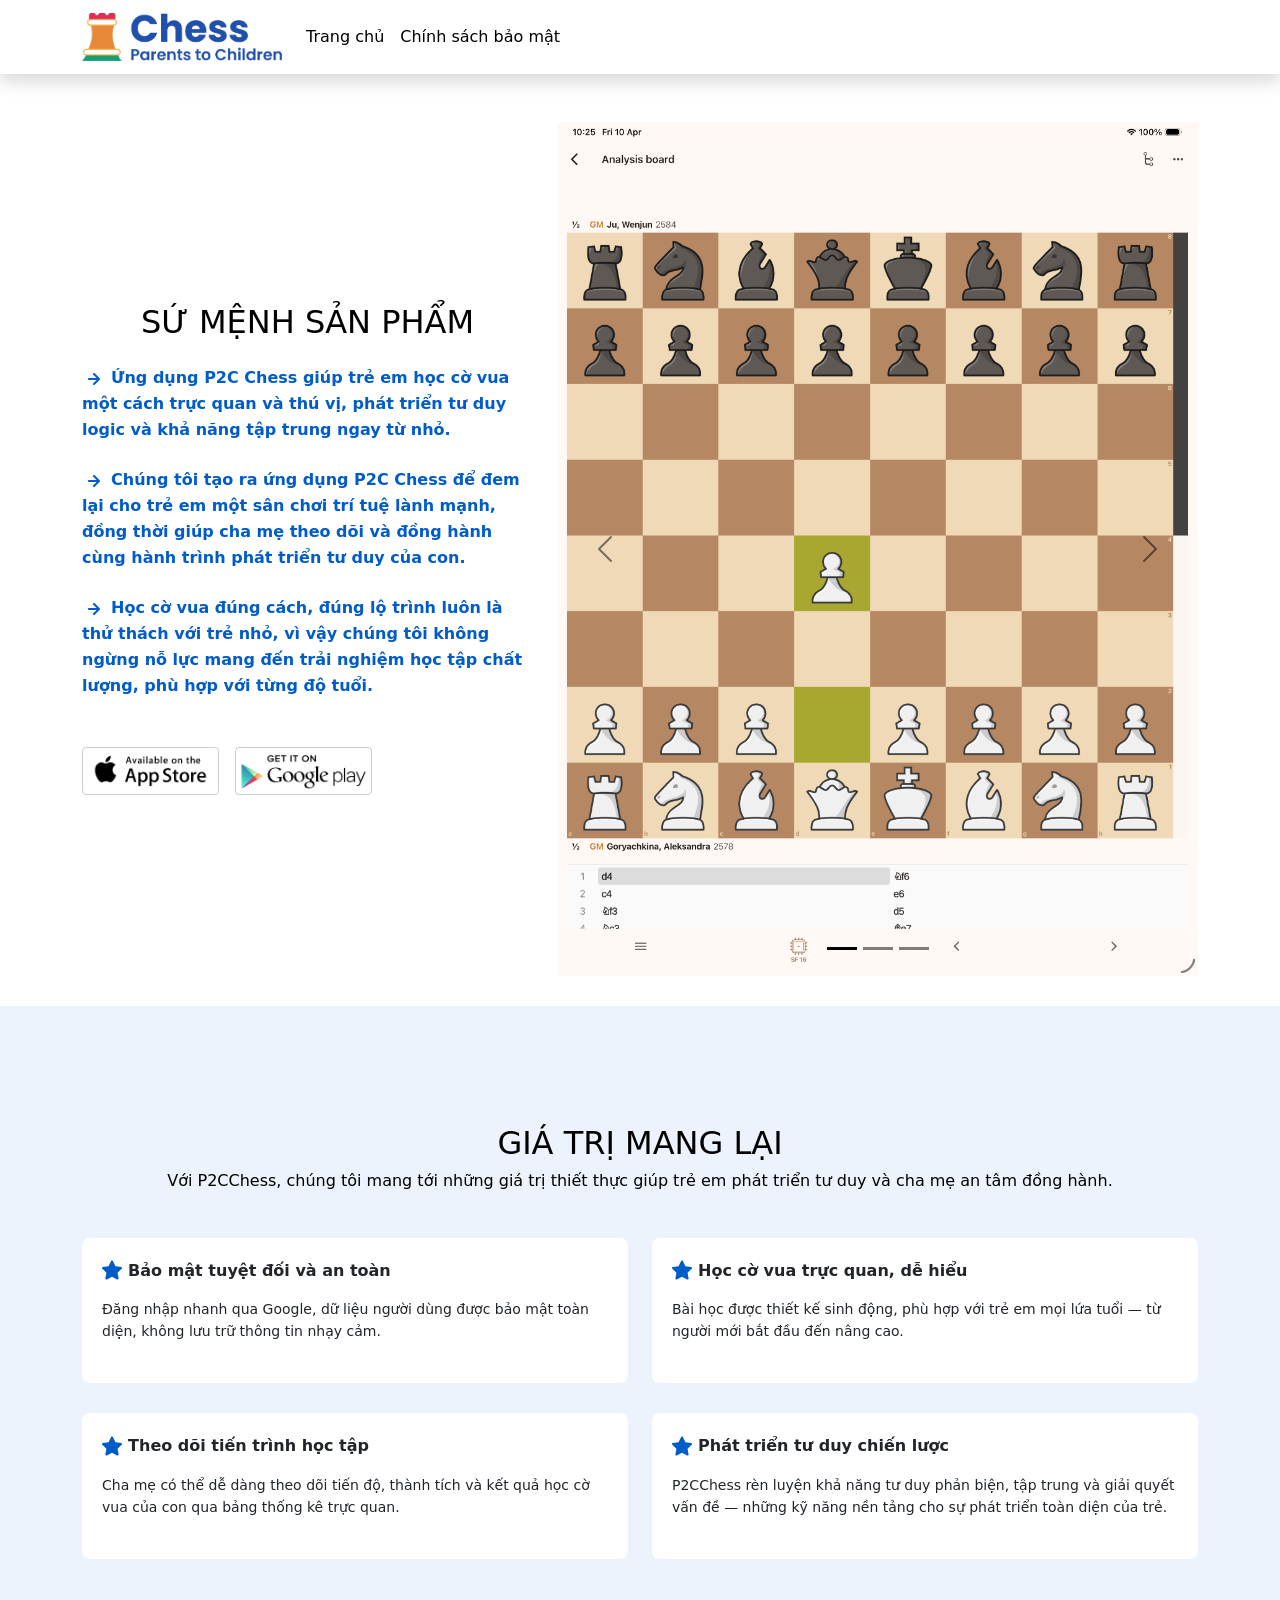
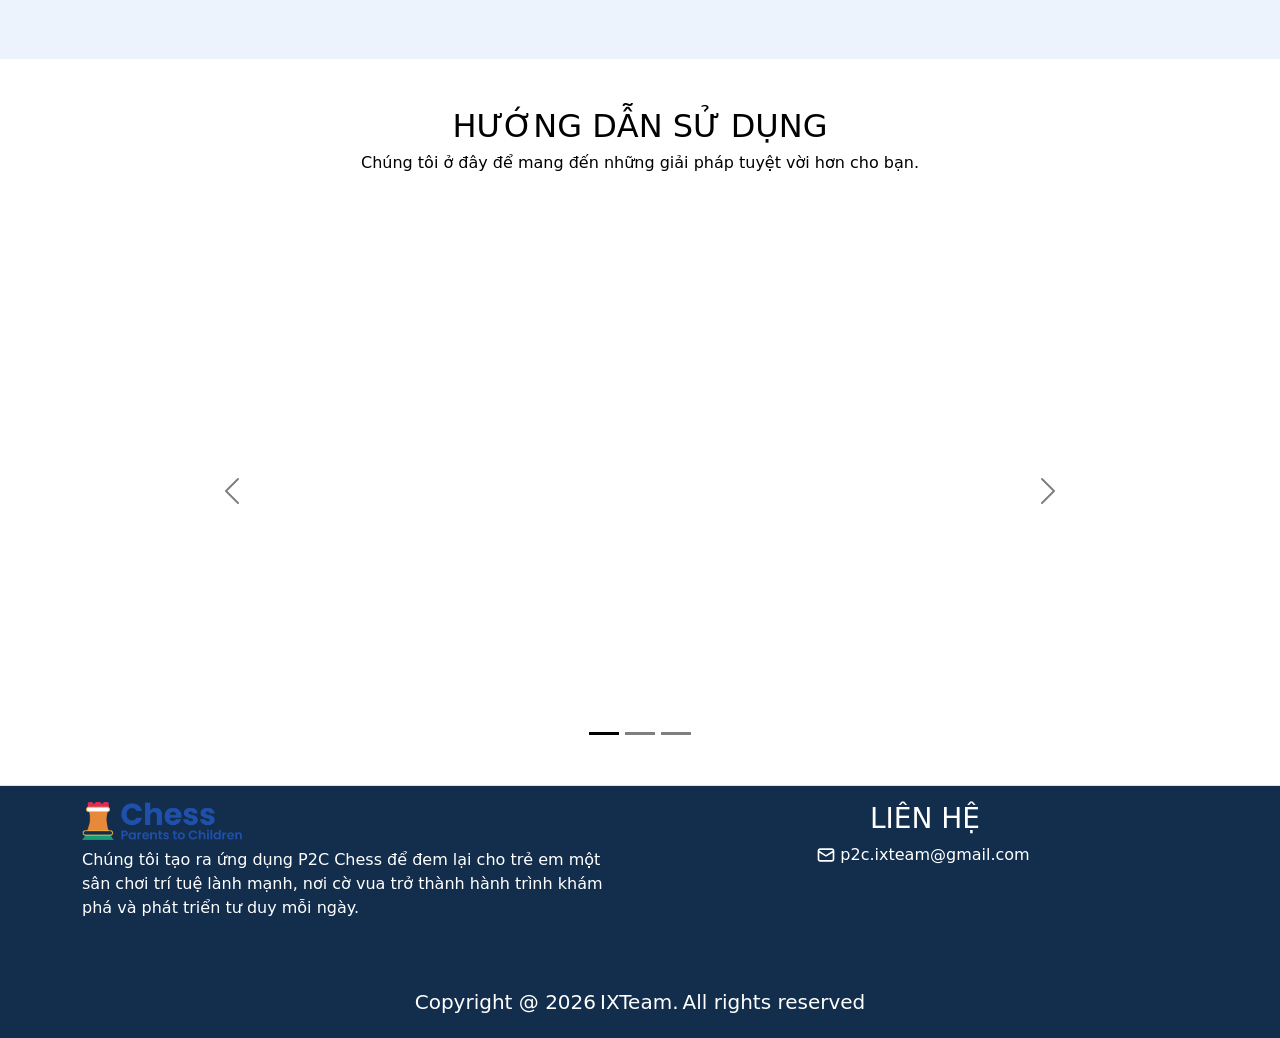
==== index.html @ d5ca5d7c "update static links to github pages url" ====
<!DOCTYPE html>
<html lang="en">

<head>
  <meta charset="UTF-8">
  <meta http-equiv="X-UA-Compatible" content="IE=edge">
  <meta name="viewport" content="width=device-width, initial-scale=1.0">
  <title>P2C Chess</title>
  <link rel="icon" type="image/x-icon" href="./images/icon_logo.png">
  <link href="https://cdn.jsdelivr.net/npm/bootstrap@5.0.2/dist/css/bootstrap.min.css" rel="stylesheet"
    integrity="sha384-EVSTQN3/azprG1Anm3QDgpJLIm9Nao0Yz1ztcQTwFspd3yD65VohhpuuCOmLASjC" crossorigin="anonymous">
  <script src="https://cdn.jsdelivr.net/npm/bootstrap@5.0.2/dist/js/bootstrap.bundle.min.js"
    integrity="sha384-MrcW6ZMFYlzcLA8Nl+NtUVF0sA7MsXsP1UyJoMp4YLEuNSfAP+JcXn/tWtIaxVXM"
    crossorigin="anonymous"></script>
  <link rel="stylesheet" href="./index.css">
</head>

<body>
  <nav class="navbar navbar-expand-sm shadow">
    <div class="container">
      <a class="navbar-brand" href="https://quyen1102.github.io/p2c-chess/">
        <img src="./images/p2c_chess_logo.png" alt="" width="200px">
      </a>
      <button class="navbar-toggler" type="button" data-bs-toggle="collapse" data-bs-target="#mynavbar">
        <span class="navbar-toggler-icon"></span>
      </button>
      <div class="collapse navbar-collapse" id="mynavbar">
        <ul class="navbar-nav me-auto">
          <li class="nav-item">
            <a class="nav-link text-black" href="https://quyen1102.github.io/p2c-chess/">Trang chủ</a>
          </li>
          <li class="nav-item">
            <a class="nav-link text-black" target="" href="https://quyen1102.github.io/p2c-chess/policy.html">Chính sách bảo
              mật</a>
          </li>
        </ul>
        <!-- <form class="d-flex">
          <input class="form-control me-2" type="text" placeholder="Search">
          <button class="btn btn-primary" type="button">Search</button>
        </form> -->
      </div>
    </div>
  </nav>
  <div class="container">
    <div class="row mt-5 align-items-center">
      <div class="col-5">
        <div class="mb-3 d-flex justify-content-center">
          <h1 class="text-black text-uppercase fs-2">Sứ mệnh sản phẩm</h1>
        </div>
        <div>
          <svg xmlns="http://www.w3.org/2000/svg" width="24" height="24" viewBox="0 0 24 24" fill="none" class="mdl-js">
            <path
              d="M17.92 11.62C17.8724 11.4973 17.801 11.3851 17.71 11.29L12.71 6.29C12.6168 6.19676 12.5061 6.1228 12.3842 6.07234C12.2624 6.02188 12.1319 5.99591 12 5.99591C11.7337 5.99591 11.4783 6.1017 11.29 6.29C11.1968 6.38324 11.1228 6.49393 11.0723 6.61575C11.0219 6.73758 10.9959 6.86814 10.9959 7C10.9959 7.2663 11.1017 7.5217 11.29 7.71L14.59 11H7C6.73478 11 6.48043 11.1054 6.29289 11.2929C6.10536 11.4804 6 11.7348 6 12C6 12.2652 6.10536 12.5196 6.29289 12.7071C6.48043 12.8946 6.73478 13 7 13H14.59L11.29 16.29C11.1963 16.383 11.1219 16.4936 11.0711 16.6154C11.0203 16.7373 10.9942 16.868 10.9942 17C10.9942 17.132 11.0203 17.2627 11.0711 17.3846C11.1219 17.5064 11.1963 17.617 11.29 17.71C11.383 17.8037 11.4936 17.8781 11.6154 17.9289C11.7373 17.9797 11.868 18.0058 12 18.0058C12.132 18.0058 12.2627 17.9797 12.3846 17.9289C12.5064 17.8781 12.617 17.8037 12.71 17.71L17.71 12.71C17.801 12.6149 17.8724 12.5028 17.92 12.38C18.02 12.1365 18.02 11.8635 17.92 11.62Z"
              fill="#005CC8" />
          </svg>
          <span class="title-tech ml-2">Ứng dụng P2C Chess giúp trẻ em học cờ vua một cách trực quan và thú vị, phát triển tư duy logic và khả năng tập trung ngay từ nhỏ.</span>
        </div>
        <br>
        <div>
          <svg xmlns="http://www.w3.org/2000/svg" width="24" height="24" viewBox="0 0 24 24" fill="none" class="mdl-js">
            <path
              d="M17.92 11.62C17.8724 11.4973 17.801 11.3851 17.71 11.29L12.71 6.29C12.6168 6.19676 12.5061 6.1228 12.3842 6.07234C12.2624 6.02188 12.1319 5.99591 12 5.99591C11.7337 5.99591 11.4783 6.1017 11.29 6.29C11.1968 6.38324 11.1228 6.49393 11.0723 6.61575C11.0219 6.73758 10.9959 6.86814 10.9959 7C10.9959 7.2663 11.1017 7.5217 11.29 7.71L14.59 11H7C6.73478 11 6.48043 11.1054 6.29289 11.2929C6.10536 11.4804 6 11.7348 6 12C6 12.2652 6.10536 12.5196 6.29289 12.7071C6.48043 12.8946 6.73478 13 7 13H14.59L11.29 16.29C11.1963 16.383 11.1219 16.4936 11.0711 16.6154C11.0203 16.7373 10.9942 16.868 10.9942 17C10.9942 17.132 11.0203 17.2627 11.0711 17.3846C11.1219 17.5064 11.1963 17.617 11.29 17.71C11.383 17.8037 11.4936 17.8781 11.6154 17.9289C11.7373 17.9797 11.868 18.0058 12 18.0058C12.132 18.0058 12.2627 17.9797 12.3846 17.9289C12.5064 17.8781 12.617 17.8037 12.71 17.71L17.71 12.71C17.801 12.6149 17.8724 12.5028 17.92 12.38C18.02 12.1365 18.02 11.8635 17.92 11.62Z"
              fill="#005CC8" />
          </svg>
          <span class="title-tech ml-2">Chúng tôi tạo ra ứng dụng P2C Chess để đem lại cho trẻ em một sân chơi trí tuệ lành mạnh, đồng thời giúp cha mẹ theo dõi và đồng hành cùng hành trình phát triển tư duy của con.</span>
        </div>
        <br>
        <div>
          <svg xmlns="http://www.w3.org/2000/svg" width="24" height="24" viewBox="0 0 24 24" fill="none" class="mdl-js">
            <path
              d="M17.92 11.62C17.8724 11.4973 17.801 11.3851 17.71 11.29L12.71 6.29C12.6168 6.19676 12.5061 6.1228 12.3842 6.07234C12.2624 6.02188 12.1319 5.99591 12 5.99591C11.7337 5.99591 11.4783 6.1017 11.29 6.29C11.1968 6.38324 11.1228 6.49393 11.0723 6.61575C11.0219 6.73758 10.9959 6.86814 10.9959 7C10.9959 7.2663 11.1017 7.5217 11.29 7.71L14.59 11H7C6.73478 11 6.48043 11.1054 6.29289 11.2929C6.10536 11.4804 6 11.7348 6 12C6 12.2652 6.10536 12.5196 6.29289 12.7071C6.48043 12.8946 6.73478 13 7 13H14.59L11.29 16.29C11.1963 16.383 11.1219 16.4936 11.0711 16.6154C11.0203 16.7373 10.9942 16.868 10.9942 17C10.9942 17.132 11.0203 17.2627 11.0711 17.3846C11.1219 17.5064 11.1963 17.617 11.29 17.71C11.383 17.8037 11.4936 17.8781 11.6154 17.9289C11.7373 17.9797 11.868 18.0058 12 18.0058C12.132 18.0058 12.2627 17.9797 12.3846 17.9289C12.5064 17.8781 12.617 17.8037 12.71 17.71L17.71 12.71C17.801 12.6149 17.8724 12.5028 17.92 12.38C18.02 12.1365 18.02 11.8635 17.92 11.62Z"
              fill="#005CC8" />
          </svg>
          <span class="title-tech ml-2">Học cờ vua đúng cách, đúng lộ trình luôn là thử thách với trẻ nhỏ, vì vậy chúng tôi không ngừng nỗ lực mang đến trải nghiệm học tập chất lượng, phù hợp với từng độ tuổi.</span>
        </div>
        <div class="mt-5 d-flex gap-3">
          <a href="https://apps.apple.com/us/app/p2c-chess/id6443875821" class="appstore" target="_blank">
            <img src="./images/appstore_Button.png" alt="" width="135px">
          </a>
          <a href="https://play.google.com/store/apps/details?id=com.ixteam.p2c_chess" class="appstore" target="_blank">
            <img src="./images/google_Button.png" width="135px" alt="">
          </a>
        </div>
      </div>
      <div class="col-7">
        <div id="carouselExampleDark" class="carousel carousel-dark slide" data-bs-ride="carousel">
          <div class="carousel-indicators">
            <button type="button" data-bs-target="#carouselExampleDark" data-bs-slide-to="0" class="active"
              aria-current="true" aria-label="Slide 1"></button>
            <button type="button" data-bs-target="#carouselExampleDark" data-bs-slide-to="1"
              aria-label="Slide 2"></button>
            <button type="button" data-bs-target="#carouselExampleDark" data-bs-slide-to="2"
              aria-label="Slide 3"></button>
          </div>
          <div class="carousel-inner">
            <div class="carousel-item active" data-bs-interval="10000">
              <img src="./images/Image1.png" class="d-block w-100" alt="Image1">
            </div>
            <div class="carousel-item" data-bs-interval="2000">
              <img src="./images/Image2.png" class="d-block w-100" alt="Image2">
            </div>
            <div class="carousel-item">
              <img src="./images/Image3.png" class="d-block w-100" alt="Image3">
            </div>
          </div>
          <button class="carousel-control-prev" type="button" data-bs-target="#carouselExampleDark"
            data-bs-slide="prev">
            <span class="carousel-control-prev-icon" aria-hidden="true"></span>
            <span class="visually-hidden">Previous</span>
          </button>
          <button class="carousel-control-next" type="button" data-bs-target="#carouselExampleDark"
            data-bs-slide="next">
            <span class="carousel-control-next-icon" aria-hidden="true"></span>
            <span class="visually-hidden">Next</span>
          </button>
        </div>
      </div>
    </div>
  </div>
  <section class="evalution-section">
    <div class="text-center mb-5 mt-5">
      <h1 class="text-black text-uppercase fs-2">Giá trị mang lại</h1>
      <h5 class="text-black fs-6 fw-normal">Với P2CChess, chúng tôi mang tới những giá trị thiết thực giúp trẻ em phát triển tư duy và cha mẹ an tâm đồng hành.
      </h5>
    </div>
    <div class="container">
      <div class="row row-flex">
        <div class="col-12 col-md-6">
          <div class="div-item-value content">
            <p class="title-item">
              <svg xmlns="http://www.w3.org/2000/svg" width="21" height="20" viewBox="0 0 21 20" fill="none"
                class="mdl-js">
                <path
                  d="M19.6693 7.2074C19.822 7.32633 19.9368 7.48699 20 7.6699C20.0486 7.85278 20.0444 8.0457 19.9877 8.22625C19.9311 8.4068 19.8244 8.56758 19.68 8.6899L15.55 12.6899L16.55 18.3699C16.5857 18.5574 16.567 18.7512 16.4961 18.9284C16.4252 19.1055 16.3051 19.2588 16.15 19.3699C15.9784 19.4941 15.7718 19.5607 15.56 19.5599C15.3988 19.5604 15.2403 19.5191 15.1 19.4399L9.99998 16.7599L4.87998 19.4299C4.71575 19.517 4.5305 19.5566 4.34503 19.5442C4.15955 19.5318 3.98119 19.468 3.82998 19.3599C3.67483 19.2488 3.55473 19.0955 3.48385 18.9184C3.41297 18.7412 3.39428 18.5474 3.42998 18.3599L4.42998 12.6799L0.299977 8.6799C0.171435 8.55163 0.080249 8.39077 0.0362052 8.21459C-0.00783865 8.03842 -0.00307759 7.85358 0.0499774 7.6799C0.107937 7.50218 0.214554 7.34425 0.357728 7.22406C0.500902 7.10386 0.6749 7.02621 0.859977 6.9999L6.54998 6.1599L9.09998 0.999901C9.18186 0.83083 9.30971 0.688243 9.46889 0.588475C9.62806 0.488706 9.81212 0.435791 9.99998 0.435791C10.1878 0.435791 10.3719 0.488706 10.5311 0.588475C10.6902 0.688243 10.8181 0.83083 10.9 0.999901L13.45 6.1699L19.14 6.9999C19.3328 7.0164 19.5167 7.08848 19.6693 7.2074Z"
                  fill="#005CC8" />
              </svg>
              <span class="ml-2 fw-bold align-middle">Bảo mật tuyệt đối và an toàn</span>
            </p>
            <p class="p-item-des">Đăng nhập nhanh qua Google, dữ liệu người dùng được bảo mật toàn diện, không lưu trữ thông tin nhạy cảm.</p>
          </div>
        </div>
        <div class="col-12 col-md-6">
          <div class="div-item-value content">
            <p class="title-item">
              <svg xmlns="http://www.w3.org/2000/svg" width="21" height="20" viewBox="0 0 21 20" fill="none"
                class="mdl-js">
                <path
                  d="M19.6693 7.2074C19.822 7.32633 19.9368 7.48699 20 7.6699C20.0486 7.85278 20.0444 8.0457 19.9877 8.22625C19.9311 8.4068 19.8244 8.56758 19.68 8.6899L15.55 12.6899L16.55 18.3699C16.5857 18.5574 16.567 18.7512 16.4961 18.9284C16.4252 19.1055 16.3051 19.2588 16.15 19.3699C15.9784 19.4941 15.7718 19.5607 15.56 19.5599C15.3988 19.5604 15.2403 19.5191 15.1 19.4399L9.99998 16.7599L4.87998 19.4299C4.71575 19.517 4.5305 19.5566 4.34503 19.5442C4.15955 19.5318 3.98119 19.468 3.82998 19.3599C3.67483 19.2488 3.55473 19.0955 3.48385 18.9184C3.41297 18.7412 3.39428 18.5474 3.42998 18.3599L4.42998 12.6799L0.299977 8.6799C0.171435 8.55163 0.080249 8.39077 0.0362052 8.21459C-0.00783865 8.03842 -0.00307759 7.85358 0.0499774 7.6799C0.107937 7.50218 0.214554 7.34425 0.357728 7.22406C0.500902 7.10386 0.6749 7.02621 0.859977 6.9999L6.54998 6.1599L9.09998 0.999901C9.18186 0.83083 9.30971 0.688243 9.46889 0.588475C9.62806 0.488706 9.81212 0.435791 9.99998 0.435791C10.1878 0.435791 10.3719 0.488706 10.5311 0.588475C10.6902 0.688243 10.8181 0.83083 10.9 0.999901L13.45 6.1699L19.14 6.9999C19.3328 7.0164 19.5167 7.08848 19.6693 7.2074Z"
                  fill="#005CC8" />
              </svg>
              <span class="ml-2 fw-bold align-middle">Học cờ vua trực quan, dễ hiểu</span>
            </p>
            <p class="p-item-des">Bài học được thiết kế sinh động, phù hợp với trẻ em mọi lứa tuổi — từ người mới bắt đầu đến nâng cao.</p>
          </div>
        </div>
        <div class="col-12 col-md-6">
          <div class="div-item-value content">
            <p class="title-item">
              <svg xmlns="http://www.w3.org/2000/svg" width="21" height="20" viewBox="0 0 21 20" fill="none"
                class="mdl-js">
                <path
                  d="M19.6693 7.2074C19.822 7.32633 19.9368 7.48699 20 7.6699C20.0486 7.85278 20.0444 8.0457 19.9877 8.22625C19.9311 8.4068 19.8244 8.56758 19.68 8.6899L15.55 12.6899L16.55 18.3699C16.5857 18.5574 16.567 18.7512 16.4961 18.9284C16.4252 19.1055 16.3051 19.2588 16.15 19.3699C15.9784 19.4941 15.7718 19.5607 15.56 19.5599C15.3988 19.5604 15.2403 19.5191 15.1 19.4399L9.99998 16.7599L4.87998 19.4299C4.71575 19.517 4.5305 19.5566 4.34503 19.5442C4.15955 19.5318 3.98119 19.468 3.82998 19.3599C3.67483 19.2488 3.55473 19.0955 3.48385 18.9184C3.41297 18.7412 3.39428 18.5474 3.42998 18.3599L4.42998 12.6799L0.299977 8.6799C0.171435 8.55163 0.080249 8.39077 0.0362052 8.21459C-0.00783865 8.03842 -0.00307759 7.85358 0.0499774 7.6799C0.107937 7.50218 0.214554 7.34425 0.357728 7.22406C0.500902 7.10386 0.6749 7.02621 0.859977 6.9999L6.54998 6.1599L9.09998 0.999901C9.18186 0.83083 9.30971 0.688243 9.46889 0.588475C9.62806 0.488706 9.81212 0.435791 9.99998 0.435791C10.1878 0.435791 10.3719 0.488706 10.5311 0.588475C10.6902 0.688243 10.8181 0.83083 10.9 0.999901L13.45 6.1699L19.14 6.9999C19.3328 7.0164 19.5167 7.08848 19.6693 7.2074Z"
                  fill="#005CC8" />
              </svg>
              <span class="ml-2 fw-bold align-middle">Theo dõi tiến trình học tập</span>
            </p>
            <p class="p-item-des">Cha mẹ có thể dễ dàng theo dõi tiến độ, thành tích và kết quả học cờ vua của con qua bảng thống kê trực quan.</p>
          </div>
        </div>
        <div class="col-12 col-md-6">
          <div class="div-item-value content">
            <p class="title-item">
              <svg xmlns="http://www.w3.org/2000/svg" width="21" height="20" viewBox="0 0 21 20" fill="none"
                class="mdl-js">
                <path
                  d="M19.6693 7.2074C19.822 7.32633 19.9368 7.48699 20 7.6699C20.0486 7.85278 20.0444 8.0457 19.9877 8.22625C19.9311 8.4068 19.8244 8.56758 19.68 8.6899L15.55 12.6899L16.55 18.3699C16.5857 18.5574 16.567 18.7512 16.4961 18.9284C16.4252 19.1055 16.3051 19.2588 16.15 19.3699C15.9784 19.4941 15.7718 19.5607 15.56 19.5599C15.3988 19.5604 15.2403 19.5191 15.1 19.4399L9.99998 16.7599L4.87998 19.4299C4.71575 19.517 4.5305 19.5566 4.34503 19.5442C4.15955 19.5318 3.98119 19.468 3.82998 19.3599C3.67483 19.2488 3.55473 19.0955 3.48385 18.9184C3.41297 18.7412 3.39428 18.5474 3.42998 18.3599L4.42998 12.6799L0.299977 8.6799C0.171435 8.55163 0.080249 8.39077 0.0362052 8.21459C-0.00783865 8.03842 -0.00307759 7.85358 0.0499774 7.6799C0.107937 7.50218 0.214554 7.34425 0.357728 7.22406C0.500902 7.10386 0.6749 7.02621 0.859977 6.9999L6.54998 6.1599L9.09998 0.999901C9.18186 0.83083 9.30971 0.688243 9.46889 0.588475C9.62806 0.488706 9.81212 0.435791 9.99998 0.435791C10.1878 0.435791 10.3719 0.488706 10.5311 0.588475C10.6902 0.688243 10.8181 0.83083 10.9 0.999901L13.45 6.1699L19.14 6.9999C19.3328 7.0164 19.5167 7.08848 19.6693 7.2074Z"
                  fill="#005CC8" />
              </svg>
              <span class="ml-2 fw-bold align-middle">Phát triển tư duy chiến lược</span>
            </p>
            <p class="p-item-des">P2CChess rèn luyện khả năng tư duy phản biện, tập trung và giải quyết vấn đề — những kỹ năng nền tảng cho sự phát triển toàn diện của trẻ.</p>
          </div>
        </div>
      </div>
    </div>
  </section>
  <seciton>
    <div class="text-center mb-5 mt-5">
      <h1 class="text-black text-uppercase fs-2">Hướng dẫn sử dụng</h1>
      <h5 class="text-black fs-6 fw-normal">Chúng tôi ở đây để mang đến những giải pháp tuyệt vời hơn cho bạn.</h5>
    </div>
    <div class="video-content">
      <div id="carouselVideo" class="carousel carousel-dark slide" data-bs-ride="carousel">
        <div class="carousel-indicators">
          <button type="button" data-bs-target="#carouselVideo" data-bs-slide-to="0" class="active"
            aria-current="true" aria-label="Slide 1"></button>
          <button type="button" data-bs-target="#carouselVideo" data-bs-slide-to="1"
            aria-label="Slide 2"></button>
          <button type="button" data-bs-target="#carouselVideo" data-bs-slide-to="2"
            aria-label="Slide 3"></button>
        </div>
        <div class="carousel-inner">
          <div class="carousel-item active" data-bs-interval="44000">
            <div class="ratio ratio-16x9">
              <iframe style="border-radius: 6px" class="video_youtube"
                src="https://www.youtube.com/embed/10dWLd8A_vs?rel=0&version=3&enablejsapi=1&autoplay=1&mute=1" frameborder="0"
                allow="accelerometer; autoplay; encrypted-media; gyroscope; picture-in-picture;" allowfullscreen=""></iframe>
            </div>
          </div>
          <div class="carousel-item" data-bs-interval="48000">
            <div class="ratio ratio-16x9">
              <iframe style="border-radius: 6px" class="video_youtube"
                src="https://www.youtube.com/embed/pviHx-PHff0?rel=0&version=3&enablejsapi=1&autoplay=1&mute=1" frameborder="0"
                allow="accelerometer; autoplay; encrypted-media; gyroscope; picture-in-picture" allowfullscreen=""></iframe>
            </div>
          </div>
          <div class="carousel-item" data-bs-interval="72000">
            <div class="ratio ratio-16x9">
              <iframe style="border-radius: 6px" class="video_youtube"
                src="https://www.youtube.com/embed/ke5zti4zpao?rel=0&version=3&enablejsapi=1&autoplay=1&mute=1" frameborder="0"
                allow="accelerometer; autoplay; encrypted-media; gyroscope; picture-in-picture" allowfullscreen=""></iframe>
            </div>
          </div>
        </div>
        <button class="carousel-control-prev" type="button" data-bs-target="#carouselVideo"
          data-bs-slide="prev">
          <span class="carousel-control-prev-icon" aria-hidden="true"></span>
          <span class="visually-hidden">Previous</span>
        </button>
        <button class="carousel-control-next" type="button" data-bs-target="#carouselVideo"
          data-bs-slide="next">
          <span class="carousel-control-next-icon" aria-hidden="true"></span>
          <span class="visually-hidden">Next</span>
        </button>
      </div>
    </div>
  </seciton>
  <div class="footer-clean">
    <footer class="d-flex flex-wrap justify-content-between align-items-center py-3 my-4 border-top">
      <div class="container">
        <div class="row justify-content-center">
          <div class="col-6 d-flex flex-column">
            <div class="d-flex flex-column">
              <img src="./images/p2c_chess_logo.png" width="160">
              <span class="mt-2 text-white">Chúng tôi tạo ra ứng dụng P2C Chess để đem lại cho trẻ em một sân chơi trí tuệ lành mạnh, nơi cờ vua trở thành hành trình khám phá và phát triển tư duy mỗi ngày.
              </span>
            </div>
          </div>
          <div class="col-6">
            <div class="d-flex align-items-center flex-column">
              <h3 class="text-white text-uppercase">Liên Hệ</h3>
              <div class="d-flex flex-row align-items-center">
                <svg xmlns="http://www.w3.org/2000/svg" width="20" height="20" viewBox="0 0 20 20" fill="none"
                  class="mdl-js">
                  <path
                    d="M15.8332 3.33331H4.1665C3.50346 3.33331 2.86758 3.59671 2.39874 4.06555C1.9299 4.53439 1.6665 5.17027 1.6665 5.83331V14.1666C1.6665 14.8297 1.9299 15.4656 2.39874 15.9344C2.86758 16.4033 3.50346 16.6666 4.1665 16.6666H15.8332C16.4962 16.6666 17.1321 16.4033 17.6009 15.9344C18.0698 15.4656 18.3332 14.8297 18.3332 14.1666V5.83331C18.3332 5.17027 18.0698 4.53439 17.6009 4.06555C17.1321 3.59671 16.4962 3.33331 15.8332 3.33331ZM4.1665 4.99998H15.8332C16.0542 4.99998 16.2661 5.08778 16.4224 5.24406C16.5787 5.40034 16.6665 5.6123 16.6665 5.83331L9.99984 9.89998L3.33317 5.83331C3.33317 5.6123 3.42097 5.40034 3.57725 5.24406C3.73353 5.08778 3.94549 4.99998 4.1665 4.99998ZM16.6665 14.1666C16.6665 14.3877 16.5787 14.5996 16.4224 14.7559C16.2661 14.9122 16.0542 15 15.8332 15H4.1665C3.94549 15 3.73353 14.9122 3.57725 14.7559C3.42097 14.5996 3.33317 14.3877 3.33317 14.1666V7.73331L9.5665 11.5416C9.69319 11.6148 9.83689 11.6533 9.98317 11.6533C10.1295 11.6533 10.2732 11.6148 10.3998 11.5416L16.6665 7.73331V14.1666Z"
                    fill="white" />
                </svg>
                <span class="text-white align-middle text-center mx-1">p2c.ixteam@gmail.com</span>
              </div>
            </div>
          </div>
        </div>
      </div>
    </footer>
    <div class="d-flex flex-row justify-content-center">
      <h5 class="text-white text-center fw-normal">Copyright @ <script>document.write(new Date().getFullYear())</script></h5>
      <h5 class="text-white mx-1 fw-normal">IXTeam.</h5>
      <h5 class="text-white text-center fw-normal">All rights reserved</p>
    </div>
  </div>
</body>

</html>
---- index.css ----
.appstore {
    background: #ffffff;
    border: 1px solid #ccc;
    border-radius: 4px;
    padding: 0px;

}

.text-black {
    color: black;
}

.evalution-section {
    background-color: #ecf3fc;
    background-repeat: no-repeat;
    background-size: cover;
    padding-top: 70px;
    padding-bottom: 70px;
}

.div-item-value {
    border-radius: 8px;
    background-color: #fff;
    padding: 20px;
    margin-bottom: 15px;
}

.p-item-des {
    font-size: 14px;
    font-style: normal;
    font-weight: 400;
    line-height: 22px;
    letter-spacing: 0;
}

.row-flex {
    display: flex;
    flex-wrap: wrap;
}

[class*="col-"] {
    margin-bottom: 30px;
}

.content {
    height: 100%;
    padding: 20px 20px 10px;
}

.video-content {
    padding-left: 10rem;
    padding-right: 10rem;
}

.footer-clean {
    background-color: #132e4c;
}

.title-tech {
    font-size: 16x;
    font-style: normal;
    text-align: justify;
    font-weight: 600;
    line-height: 26px;
    letter-spacing: 0;
    color: #005cc8;
}

.carousel-control-prev {
    position: absolute;
    top: 0;
    left: 0;
    bottom: 0;
    height: 30%;
    margin: auto;
}

.carousel-control-next {
    position: absolute;
    top: 0;
    right: 0;
    bottom: 0;
    height: 30%;
    margin: auto;
}
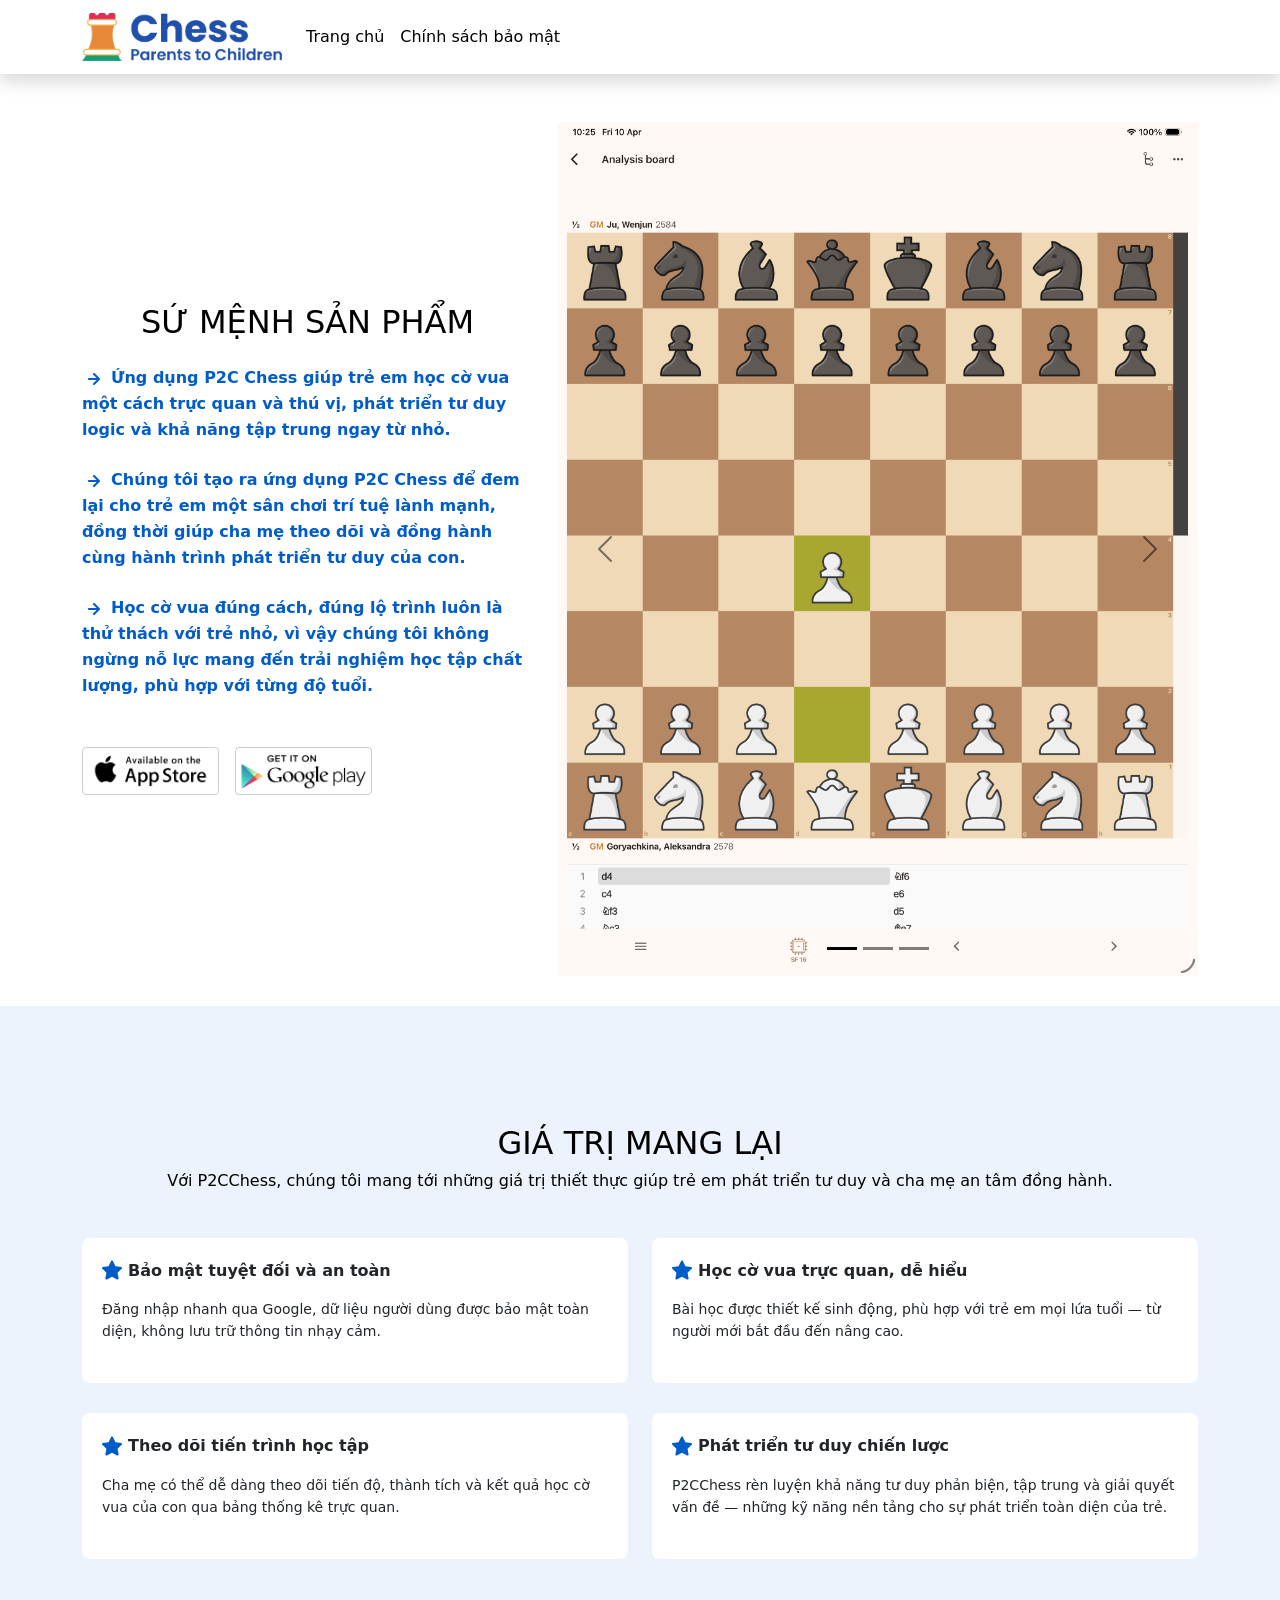
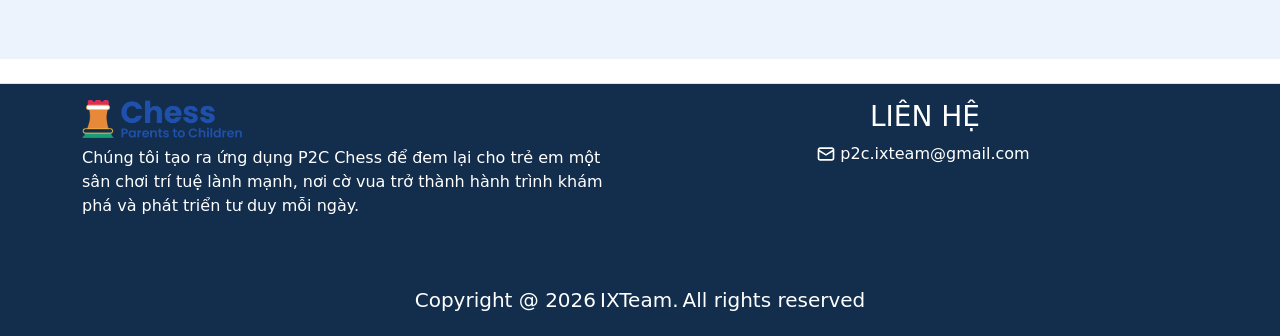
==== commit 2d0dd786: "Hide video section" ====
--- a/index.html
+++ b/index.html
@@ -184,7 +184,7 @@
       </div>
     </div>
   </section>
-  <seciton>
+  <section class="d-none">
     <div class="text-center mb-5 mt-5">
       <h1 class="text-black text-uppercase fs-2">Hướng dẫn sử dụng</h1>
       <h5 class="text-black fs-6 fw-normal">Chúng tôi ở đây để mang đến những giải pháp tuyệt vời hơn cho bạn.</h5>
@@ -234,7 +234,7 @@
         </button>
       </div>
     </div>
-  </seciton>
+  </section>
   <div class="footer-clean">
     <footer class="d-flex flex-wrap justify-content-between align-items-center py-3 my-4 border-top">
       <div class="container">
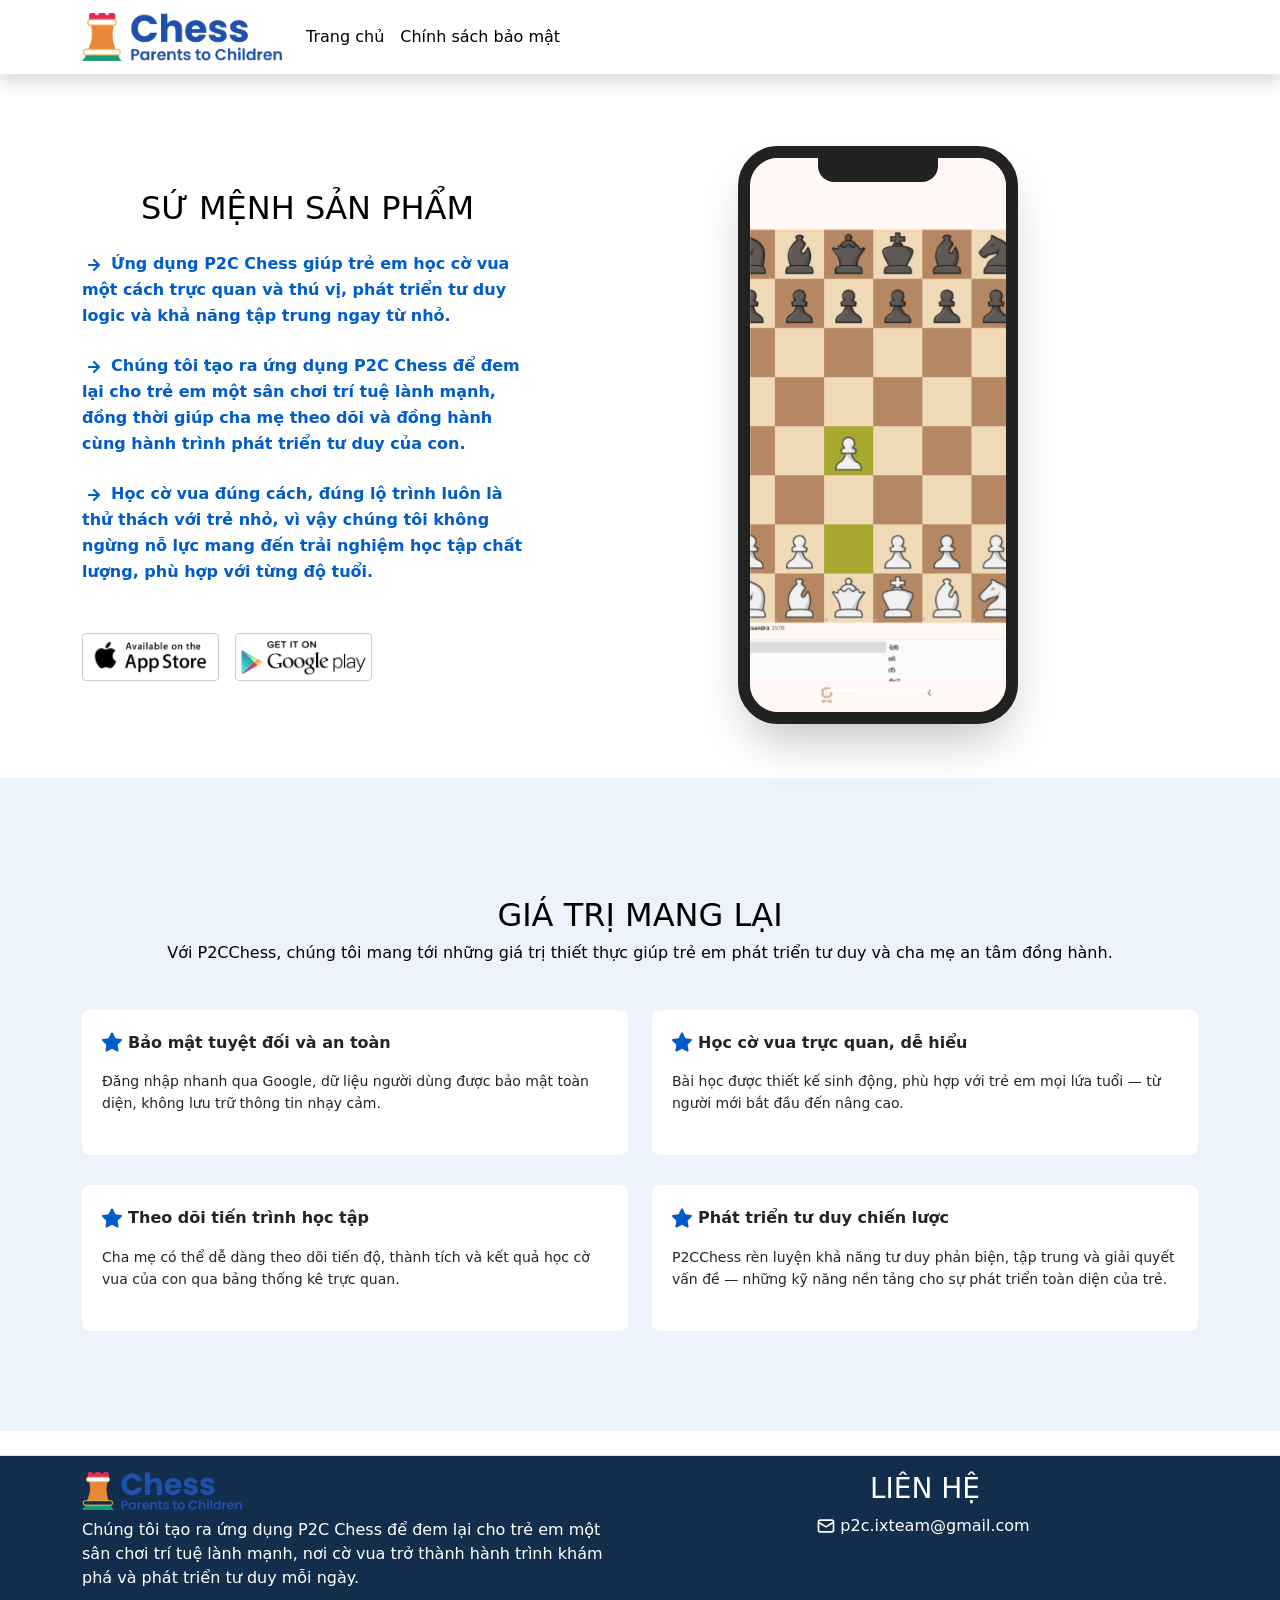
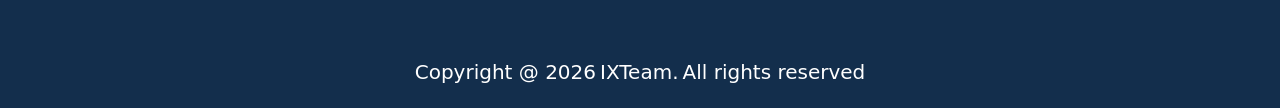
==== commit 197b805c: "Redesign carousel to iPhone mockup" ====
--- a/index.html
+++ b/index.html
@@ -82,37 +82,30 @@
           </a>
         </div>
       </div>
-      <div class="col-7">
-        <div id="carouselExampleDark" class="carousel carousel-dark slide" data-bs-ride="carousel">
-          <div class="carousel-indicators">
-            <button type="button" data-bs-target="#carouselExampleDark" data-bs-slide-to="0" class="active"
-              aria-current="true" aria-label="Slide 1"></button>
-            <button type="button" data-bs-target="#carouselExampleDark" data-bs-slide-to="1"
-              aria-label="Slide 2"></button>
-            <button type="button" data-bs-target="#carouselExampleDark" data-bs-slide-to="2"
-              aria-label="Slide 3"></button>
-          </div>
-          <div class="carousel-inner">
-            <div class="carousel-item active" data-bs-interval="10000">
-              <img src="./images/Image1.png" class="d-block w-100" alt="Image1">
-            </div>
-            <div class="carousel-item" data-bs-interval="2000">
-              <img src="./images/Image2.png" class="d-block w-100" alt="Image2">
-            </div>
-            <div class="carousel-item">
-              <img src="./images/Image3.png" class="d-block w-100" alt="Image3">
-            </div>
-          </div>
-          <button class="carousel-control-prev" type="button" data-bs-target="#carouselExampleDark"
-            data-bs-slide="prev">
-            <span class="carousel-control-prev-icon" aria-hidden="true"></span>
-            <span class="visually-hidden">Previous</span>
-          </button>
-          <button class="carousel-control-next" type="button" data-bs-target="#carouselExampleDark"
-            data-bs-slide="next">
-            <span class="carousel-control-next-icon" aria-hidden="true"></span>
-            <span class="visually-hidden">Next</span>
-          </button>
+      <div class="col-7 d-flex justify-content-center py-4">
+        <!-- Phone Mockup Container -->
+        <div class="phone-frame position-relative" style="width: 280px; border: 12px solid #222; border-radius: 40px; background-color: #fff; box-shadow: 0 25px 50px -12px rgba(0,0,0,0.25); overflow: hidden;">
+          <!-- Notch -->
+          <div class="notch position-absolute" style="top: 0; left: 50%; transform: translateX(-50%); width: 120px; height: 24px; background-color: #222; border-bottom-left-radius: 16px; border-bottom-right-radius: 16px; z-index: 10;"></div>
+          
+          <div id="carouselExampleDark" class="carousel slide" data-bs-ride="carousel">
+            <div class="carousel-indicators" style="margin-bottom: 10px;">
+              <button type="button" data-bs-target="#carouselExampleDark" data-bs-slide-to="0" class="active" aria-current="true" aria-label="Slide 1"></button>
+              <button type="button" data-bs-target="#carouselExampleDark" data-bs-slide-to="1" aria-label="Slide 2"></button>
+              <button type="button" data-bs-target="#carouselExampleDark" data-bs-slide-to="2" aria-label="Slide 3"></button>
+            </div>
+            <div class="carousel-inner" style="border-radius: 28px;">
+              <div class="carousel-item active" data-bs-interval="3000">
+                <img src="./images/Image1.png" class="d-block w-100" style="aspect-ratio: 9/19.5; object-fit: cover;" alt="Image1">
+              </div>
+              <div class="carousel-item" data-bs-interval="3000">
+                <img src="./images/Image2.png" class="d-block w-100" style="aspect-ratio: 9/19.5; object-fit: cover;" alt="Image2">
+              </div>
+              <div class="carousel-item" data-bs-interval="3000">
+                <img src="./images/Image3.png" class="d-block w-100" style="aspect-ratio: 9/19.5; object-fit: cover;" alt="Image3">
+              </div>
+            </div>
+          </div>
         </div>
       </div>
     </div>
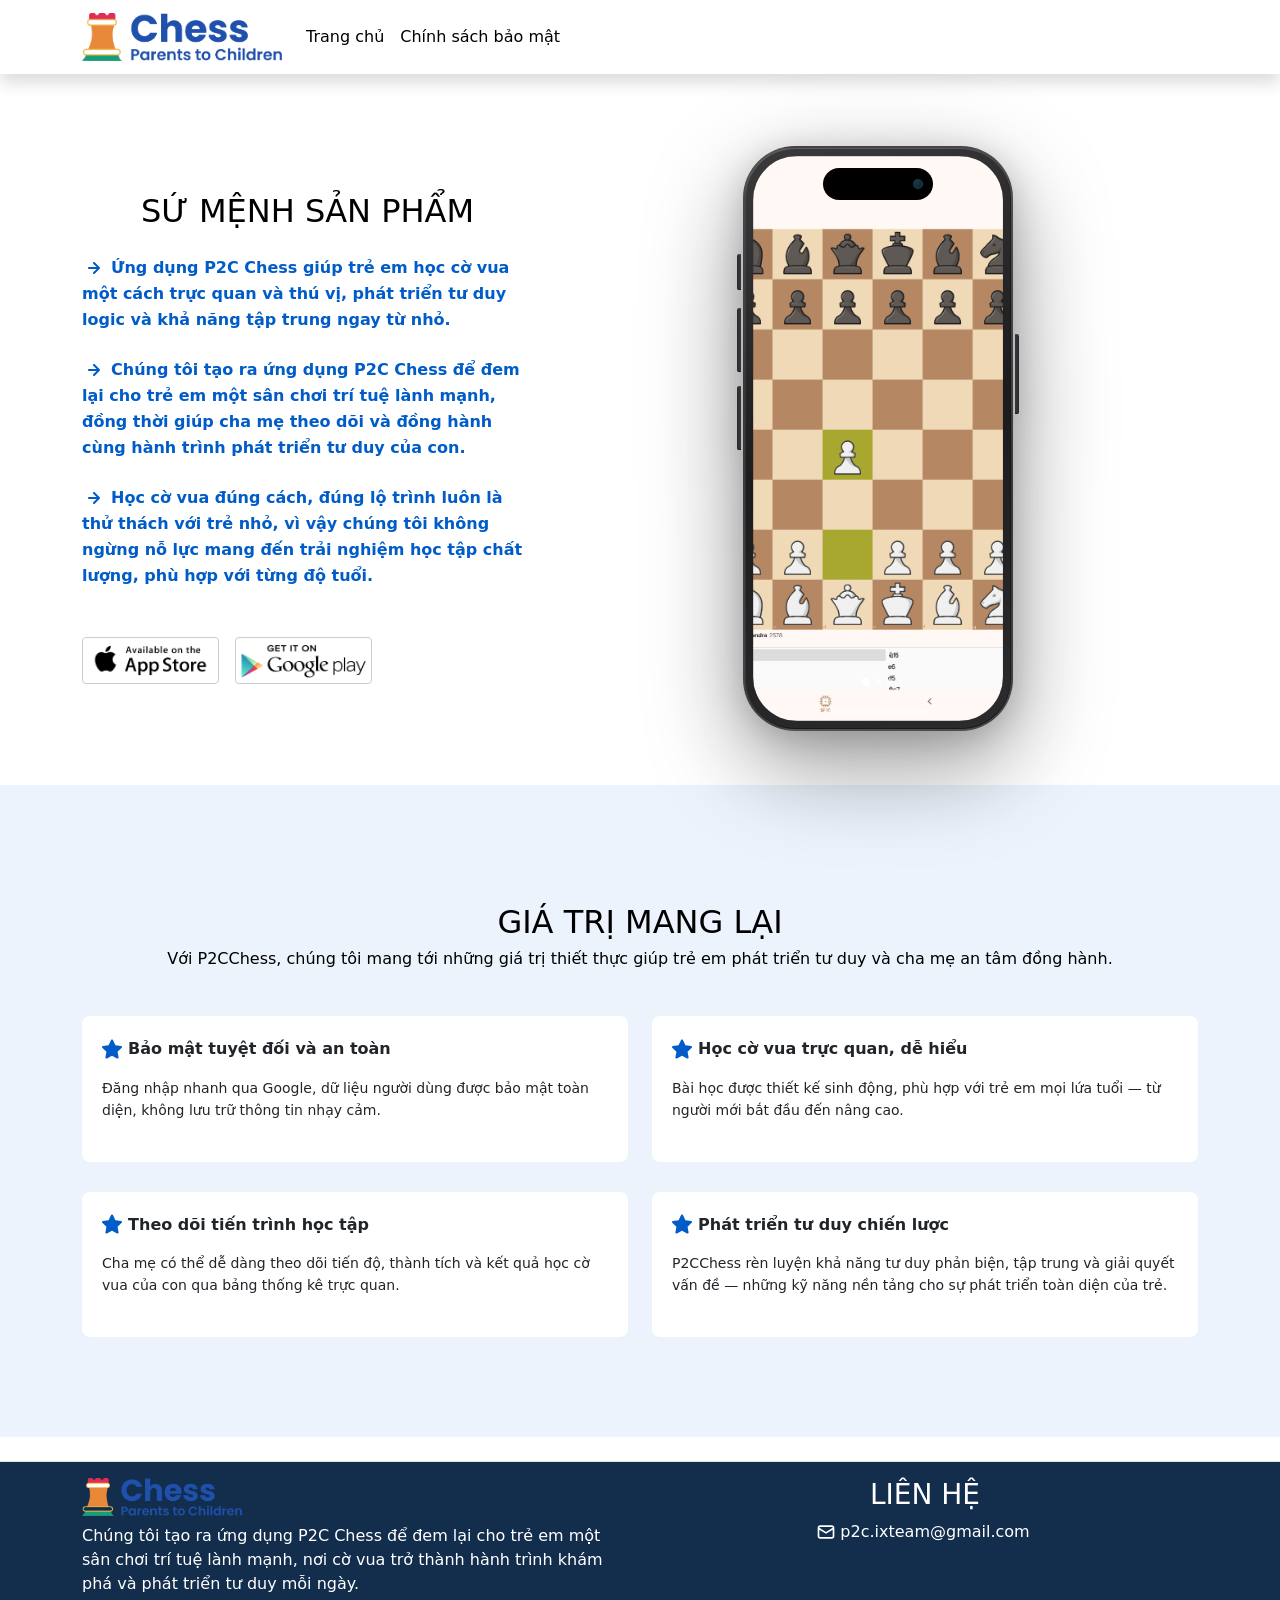
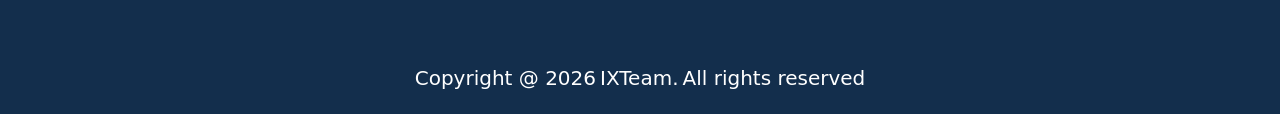
==== commit 172684e6: "feat: Add iPhone 16 Pro Max mockup with Dynamic Island" ====
--- a/index.html
+++ b/index.html
@@ -82,28 +82,47 @@
           </a>
         </div>
       </div>
-      <div class="col-7 d-flex justify-content-center py-4">
-        <!-- Phone Mockup Container -->
-        <div class="phone-frame position-relative" style="width: 280px; border: 12px solid #222; border-radius: 40px; background-color: #fff; box-shadow: 0 25px 50px -12px rgba(0,0,0,0.25); overflow: hidden;">
-          <!-- Notch -->
-          <div class="notch position-absolute" style="top: 0; left: 50%; transform: translateX(-50%); width: 120px; height: 24px; background-color: #222; border-bottom-left-radius: 16px; border-bottom-right-radius: 16px; z-index: 10;"></div>
-          
-          <div id="carouselExampleDark" class="carousel slide" data-bs-ride="carousel">
-            <div class="carousel-indicators" style="margin-bottom: 10px;">
-              <button type="button" data-bs-target="#carouselExampleDark" data-bs-slide-to="0" class="active" aria-current="true" aria-label="Slide 1"></button>
-              <button type="button" data-bs-target="#carouselExampleDark" data-bs-slide-to="1" aria-label="Slide 2"></button>
-              <button type="button" data-bs-target="#carouselExampleDark" data-bs-slide-to="2" aria-label="Slide 3"></button>
-            </div>
-            <div class="carousel-inner" style="border-radius: 28px;">
-              <div class="carousel-item active" data-bs-interval="3000">
-                <img src="./images/Image1.png" class="d-block w-100" style="aspect-ratio: 9/19.5; object-fit: cover;" alt="Image1">
+      <div class="col-7 d-flex justify-content-center align-items-center py-4">
+        <!-- iPhone 16 Pro Max Mockup -->
+        <div class="iphone-wrapper">
+          <!-- Side buttons: left -->
+          <div class="iphone-btn-mute"></div>
+          <div class="iphone-btn-vol-up"></div>
+          <div class="iphone-btn-vol-down"></div>
+          <!-- Side button: right (power) -->
+          <div class="iphone-btn-power"></div>
+
+          <!-- Phone body -->
+          <div class="iphone-body">
+            <!-- Screen -->
+            <div class="iphone-screen">
+              <!-- Dynamic Island -->
+              <div class="dynamic-island">
+                <div class="di-camera"></div>
               </div>
-              <div class="carousel-item" data-bs-interval="3000">
-                <img src="./images/Image2.png" class="d-block w-100" style="aspect-ratio: 9/19.5; object-fit: cover;" alt="Image2">
+
+              <!-- Carousel fills the screen -->
+              <div id="carouselExampleDark" class="carousel slide h-100" data-bs-ride="carousel">
+                <div class="carousel-indicators iphone-indicators">
+                  <button type="button" data-bs-target="#carouselExampleDark" data-bs-slide-to="0" class="active" aria-current="true" aria-label="Slide 1"></button>
+                  <button type="button" data-bs-target="#carouselExampleDark" data-bs-slide-to="1" aria-label="Slide 2"></button>
+                  <button type="button" data-bs-target="#carouselExampleDark" data-bs-slide-to="2" aria-label="Slide 3"></button>
+                </div>
+                <div class="carousel-inner h-100">
+                  <div class="carousel-item h-100 active" data-bs-interval="3000">
+                    <img src="./images/Image1.png" class="d-block w-100 h-100" style="object-fit: cover;" alt="App Screen 1">
+                  </div>
+                  <div class="carousel-item h-100" data-bs-interval="3000">
+                    <img src="./images/Image2.png" class="d-block w-100 h-100" style="object-fit: cover;" alt="App Screen 2">
+                  </div>
+                  <div class="carousel-item h-100" data-bs-interval="3000">
+                    <img src="./images/Image3.png" class="d-block w-100 h-100" style="object-fit: cover;" alt="App Screen 3">
+                  </div>
+                </div>
               </div>
-              <div class="carousel-item" data-bs-interval="3000">
-                <img src="./images/Image3.png" class="d-block w-100" style="aspect-ratio: 9/19.5; object-fit: cover;" alt="Image3">
-              </div>
+
+              <!-- Home indicator bar -->
+              <div class="iphone-home-bar"></div>
             </div>
           </div>
         </div>
--- a/index.css
+++ b/index.css
@@ -82,4 +82,165 @@
     bottom: 0;
     height: 30%;
     margin: auto;
-}+}
+
+/* =============================================
+   iPhone 16 Pro Max Mockup
+   ============================================= */
+
+.iphone-wrapper {
+    position: relative;
+    width: 270px;
+    /* Natural phone drop shadow */
+    filter: drop-shadow(0 32px 48px rgba(0, 0, 0, 0.35)) drop-shadow(0 8px 16px rgba(0,0,0,0.2));
+}
+
+/* ---- Main body ---- */
+.iphone-body {
+    position: relative;
+    width: 270px;
+    /* iPhone 16 Pro Max ratio ~19.5:9 */
+    height: 585px;
+    background: linear-gradient(160deg, #3a3a3c 0%, #1c1c1e 50%, #2c2c2e 100%);
+    border-radius: 52px;
+    border: 2px solid rgba(255,255,255,0.12);
+    overflow: hidden;
+    /* Titanium-like inner highlight */
+    box-shadow:
+        inset 0 1px 0 rgba(255,255,255,0.18),
+        inset 0 -1px 0 rgba(0,0,0,0.4),
+        inset 1px 0 0 rgba(255,255,255,0.08),
+        inset -1px 0 0 rgba(0,0,0,0.3);
+}
+
+/* ---- Screen area ---- */
+.iphone-screen {
+    position: absolute;
+    inset: 8px;
+    border-radius: 44px;
+    background: #000;
+    overflow: hidden;
+}
+
+/* ---- Dynamic Island ---- */
+.dynamic-island {
+    position: absolute;
+    top: 12px;
+    left: 50%;
+    transform: translateX(-50%);
+    width: 110px;
+    height: 32px;
+    background: #000;
+    border-radius: 20px;
+    z-index: 20;
+    display: flex;
+    align-items: center;
+    justify-content: flex-end;
+    padding-right: 10px;
+    /* Subtle glow */
+    box-shadow: 0 0 0 1px rgba(255,255,255,0.05);
+}
+
+/* Front camera dot inside Dynamic Island */
+.di-camera {
+    width: 10px;
+    height: 10px;
+    background: radial-gradient(circle at 35% 35%, #1a3a4a, #0a1a24);
+    border-radius: 50%;
+    border: 1px solid rgba(255,255,255,0.08);
+    /* Subtle camera lens glare */
+    box-shadow: inset 0 0 3px rgba(0,150,255,0.15), 0 0 0 1px rgba(0,0,0,0.5);
+}
+
+/* ---- Carousel inside screen ---- */
+.iphone-screen .carousel,
+.iphone-screen .carousel-inner {
+    height: 100%;
+    border-radius: 0;
+}
+
+/* Override Bootstrap indicators position */
+.iphone-indicators {
+    bottom: 20px !important;
+    z-index: 30;
+}
+
+.iphone-indicators [data-bs-target] {
+    width: 6px !important;
+    height: 6px !important;
+    border-radius: 50% !important;
+    background-color: rgba(255,255,255,0.6) !important;
+    border: none !important;
+    opacity: 1 !important;
+    transition: transform 0.3s, background-color 0.3s;
+}
+
+.iphone-indicators .active {
+    background-color: #fff !important;
+    transform: scale(1.3);
+}
+
+/* ---- Home indicator bar ---- */
+.iphone-home-bar {
+    position: absolute;
+    bottom: 8px;
+    left: 50%;
+    transform: translateX(-50%);
+    width: 100px;
+    height: 4px;
+    background: rgba(255,255,255,0.5);
+    border-radius: 4px;
+    z-index: 30;
+}
+
+/* =============================================
+   Physical side buttons
+   ============================================= */
+
+/* Mute / Action button (top-left) */
+.iphone-btn-mute {
+    position: absolute;
+    left: -6px;
+    top: 108px;
+    width: 4px;
+    height: 36px;
+    background: linear-gradient(to right, #2a2a2c, #3a3a3c);
+    border-radius: 2px 0 0 2px;
+    box-shadow: inset 0 1px 0 rgba(255,255,255,0.12), inset 0 -1px 0 rgba(0,0,0,0.4);
+}
+
+/* Volume Up */
+.iphone-btn-vol-up {
+    position: absolute;
+    left: -6px;
+    top: 162px;
+    width: 4px;
+    height: 64px;
+    background: linear-gradient(to right, #2a2a2c, #3a3a3c);
+    border-radius: 2px 0 0 2px;
+    box-shadow: inset 0 1px 0 rgba(255,255,255,0.12), inset 0 -1px 0 rgba(0,0,0,0.4);
+}
+
+/* Volume Down */
+.iphone-btn-vol-down {
+    position: absolute;
+    left: -6px;
+    top: 240px;
+    width: 4px;
+    height: 64px;
+    background: linear-gradient(to right, #2a2a2c, #3a3a3c);
+    border-radius: 2px 0 0 2px;
+    box-shadow: inset 0 1px 0 rgba(255,255,255,0.12), inset 0 -1px 0 rgba(0,0,0,0.4);
+}
+
+/* Power / Sleep button (right) */
+.iphone-btn-power {
+    position: absolute;
+    right: -6px;
+    top: 188px;
+    width: 4px;
+    height: 80px;
+    background: linear-gradient(to left, #2a2a2c, #3a3a3c);
+    border-radius: 0 2px 2px 0;
+    box-shadow: inset 0 1px 0 rgba(255,255,255,0.12), inset 0 -1px 0 rgba(0,0,0,0.4);
+}
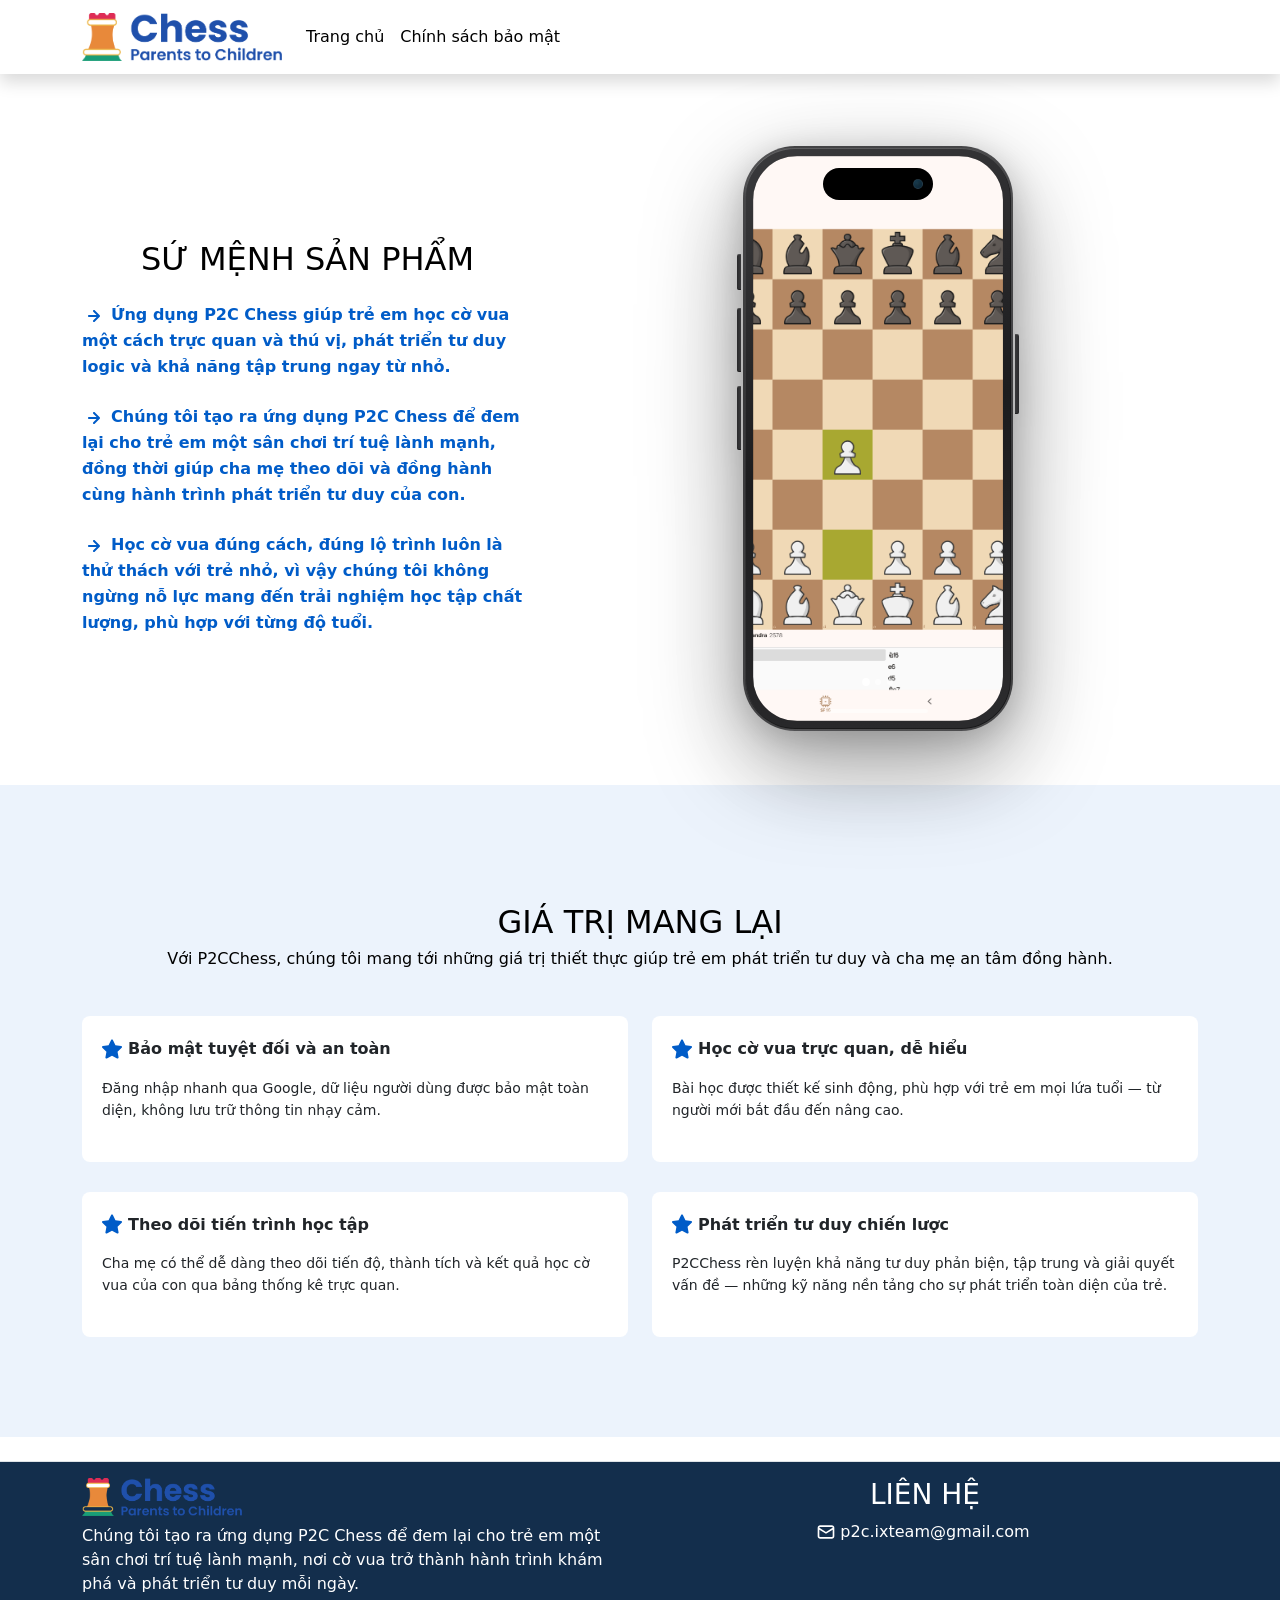
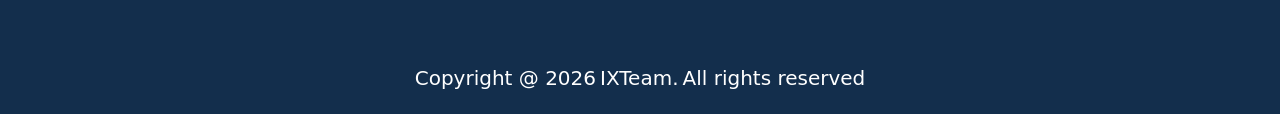
==== commit 9d672650: "Hide App Store and Google Play buttons" ====
--- a/index.html
+++ b/index.html
@@ -73,7 +73,7 @@
           </svg>
           <span class="title-tech ml-2">Học cờ vua đúng cách, đúng lộ trình luôn là thử thách với trẻ nhỏ, vì vậy chúng tôi không ngừng nỗ lực mang đến trải nghiệm học tập chất lượng, phù hợp với từng độ tuổi.</span>
         </div>
-        <div class="mt-5 d-flex gap-3">
+        <div class="mt-5 d-flex gap-3 d-none">
           <a href="https://apps.apple.com/us/app/p2c-chess/id6443875821" class="appstore" target="_blank">
             <img src="./images/appstore_Button.png" alt="" width="135px">
           </a>
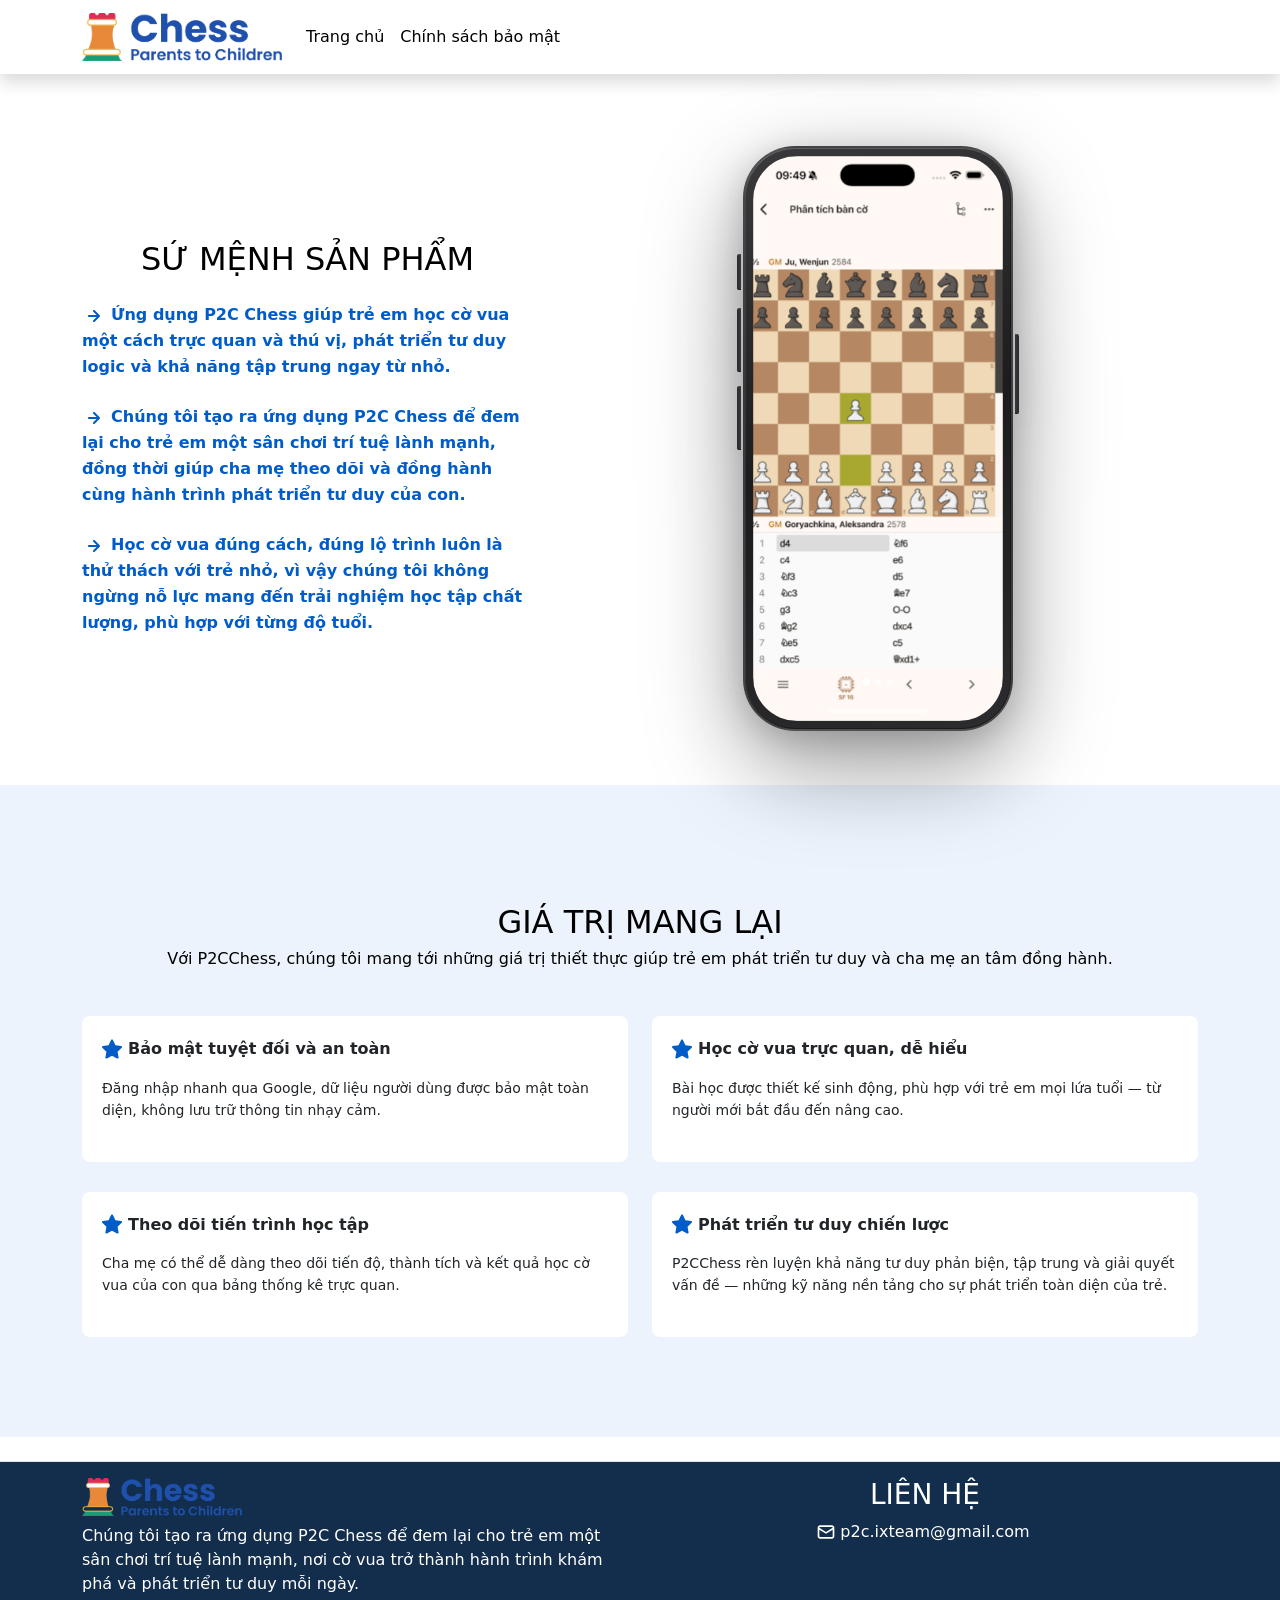
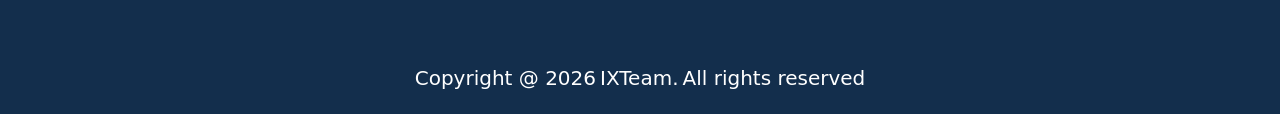
==== commit 24a1508b: "refactor: remove dynamic island component and update project images" ====
--- a/index.html
+++ b/index.html
@@ -96,10 +96,6 @@
           <div class="iphone-body">
             <!-- Screen -->
             <div class="iphone-screen">
-              <!-- Dynamic Island -->
-              <div class="dynamic-island">
-                <div class="di-camera"></div>
-              </div>
 
               <!-- Carousel fills the screen -->
               <div id="carouselExampleDark" class="carousel slide h-100" data-bs-ride="carousel">
--- a/index.css
+++ b/index.css
@@ -124,6 +124,7 @@
 
 /* ---- Dynamic Island ---- */
 .dynamic-island {
+    display: none; /* Tạm ẩn Dynamic Island */
     position: absolute;
     top: 12px;
     left: 50%;
@@ -137,7 +138,6 @@
     align-items: center;
     justify-content: flex-end;
     padding-right: 10px;
-    /* Subtle glow */
     box-shadow: 0 0 0 1px rgba(255,255,255,0.05);
 }
 
@@ -148,16 +148,24 @@
     background: radial-gradient(circle at 35% 35%, #1a3a4a, #0a1a24);
     border-radius: 50%;
     border: 1px solid rgba(255,255,255,0.08);
-    /* Subtle camera lens glare */
     box-shadow: inset 0 0 3px rgba(0,150,255,0.15), 0 0 0 1px rgba(0,0,0,0.5);
 }
 
-/* ---- Carousel inside screen ---- */
+/* ---- Carousel inside screen: fill full height ---- */
 .iphone-screen .carousel,
-.iphone-screen .carousel-inner {
+.iphone-screen .carousel-inner,
+.iphone-screen .carousel-item {
     height: 100%;
     border-radius: 0;
 }
+
+.iphone-screen .carousel-item img {
+    width: 100%;
+    height: 100%;
+    object-fit: cover;
+    display: block;
+}
+
 
 /* Override Bootstrap indicators position */
 .iphone-indicators {
@@ -243,4 +251,4 @@
     background: linear-gradient(to left, #2a2a2c, #3a3a3c);
     border-radius: 0 2px 2px 0;
     box-shadow: inset 0 1px 0 rgba(255,255,255,0.12), inset 0 -1px 0 rgba(0,0,0,0.4);
-}+}
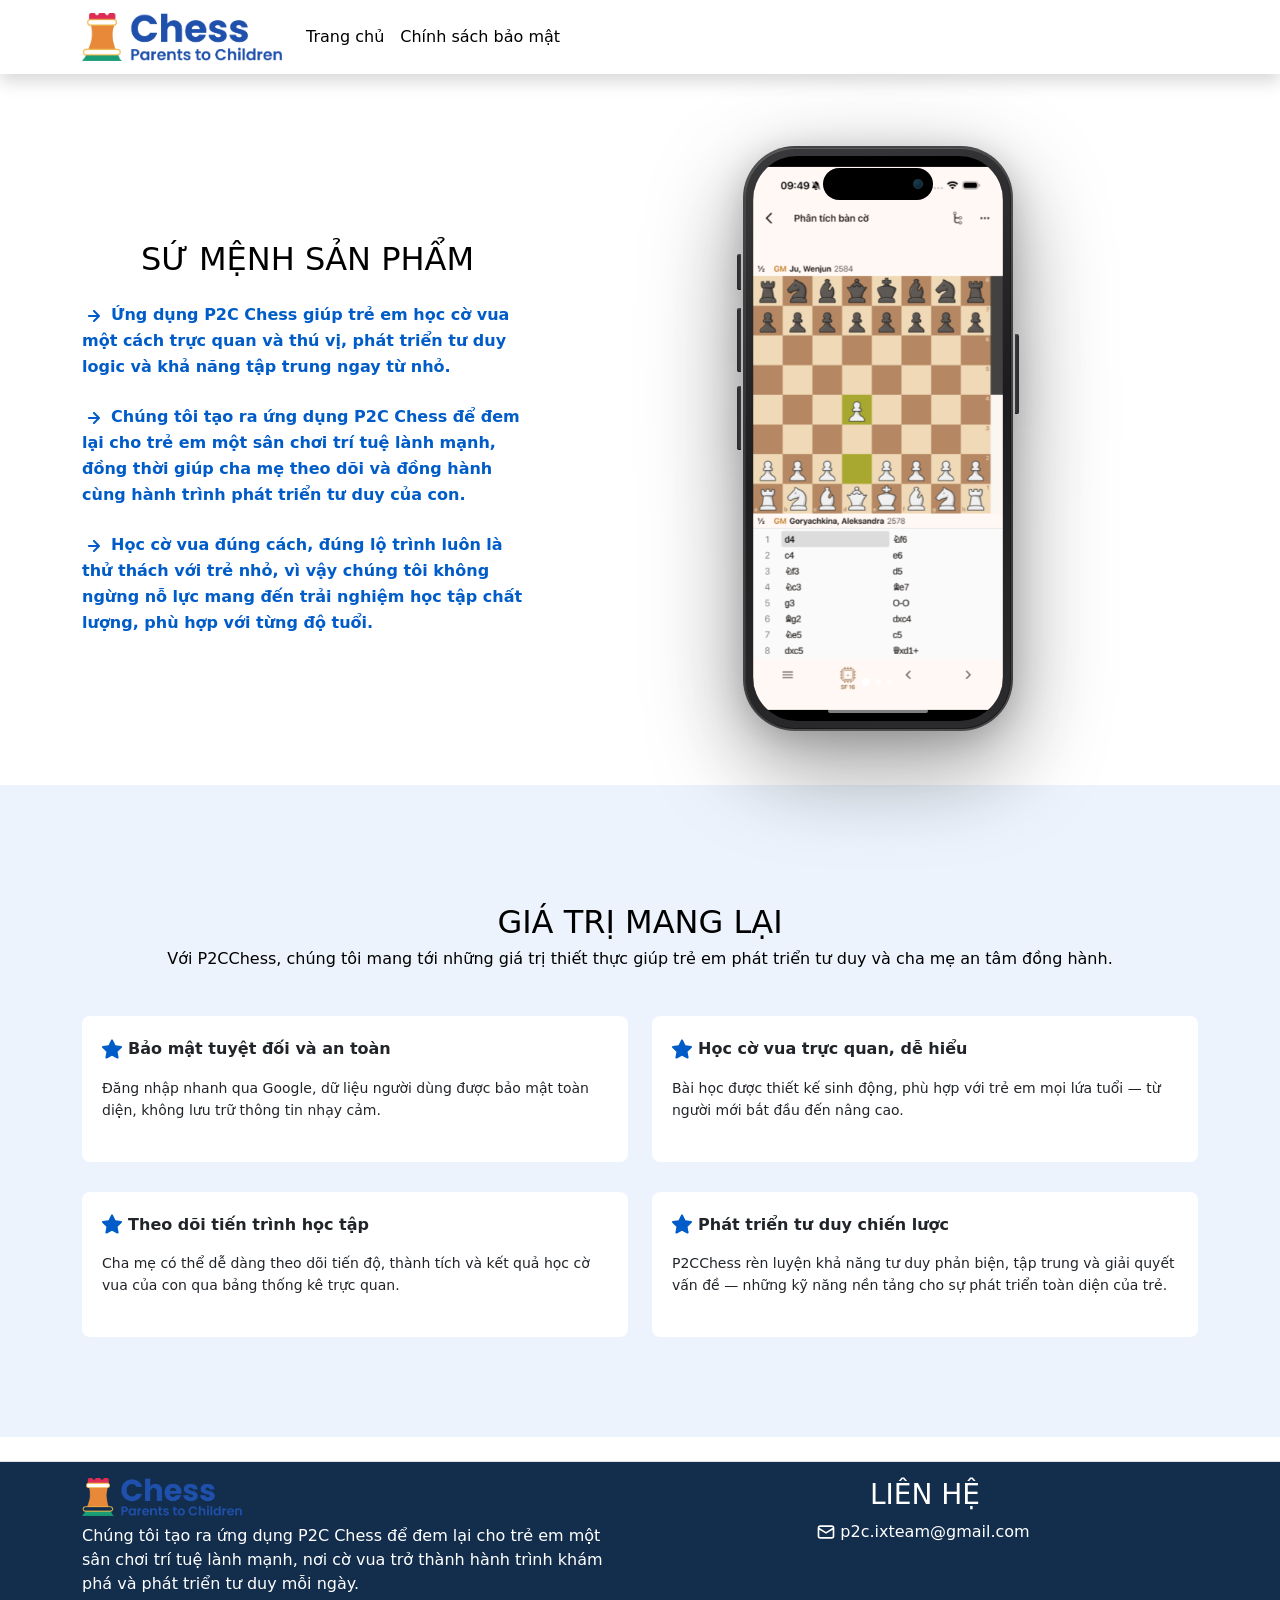
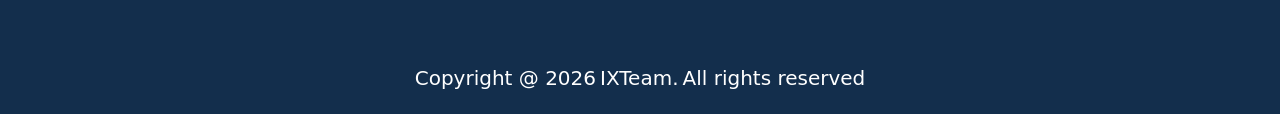
==== commit cf73dd45: "update: fit mockup images using contain and restore hidden dynamic island" ====
--- a/index.html
+++ b/index.html
@@ -96,6 +96,10 @@
           <div class="iphone-body">
             <!-- Screen -->
             <div class="iphone-screen">
+              <!-- Dynamic Island -->
+              <div class="dynamic-island">
+                <div class="di-camera"></div>
+              </div>
 
               <!-- Carousel fills the screen -->
               <div id="carouselExampleDark" class="carousel slide h-100" data-bs-ride="carousel">
@@ -106,13 +110,13 @@
                 </div>
                 <div class="carousel-inner h-100">
                   <div class="carousel-item h-100 active" data-bs-interval="3000">
-                    <img src="./images/Image1.png" class="d-block w-100 h-100" style="object-fit: cover;" alt="App Screen 1">
+                    <img src="./images/Image1.png" class="d-block w-100 h-100" style="object-fit: contain;" alt="App Screen 1">
                   </div>
                   <div class="carousel-item h-100" data-bs-interval="3000">
-                    <img src="./images/Image2.png" class="d-block w-100 h-100" style="object-fit: cover;" alt="App Screen 2">
+                    <img src="./images/Image2.png" class="d-block w-100 h-100" style="object-fit: contain;" alt="App Screen 2">
                   </div>
                   <div class="carousel-item h-100" data-bs-interval="3000">
-                    <img src="./images/Image3.png" class="d-block w-100 h-100" style="object-fit: cover;" alt="App Screen 3">
+                    <img src="./images/Image3.png" class="d-block w-100 h-100" style="object-fit: contain;" alt="App Screen 3">
                   </div>
                 </div>
               </div>
--- a/index.css
+++ b/index.css
@@ -162,7 +162,7 @@
 .iphone-screen .carousel-item img {
     width: 100%;
     height: 100%;
-    object-fit: cover;
+    object-fit: contain;
     display: block;
 }
 
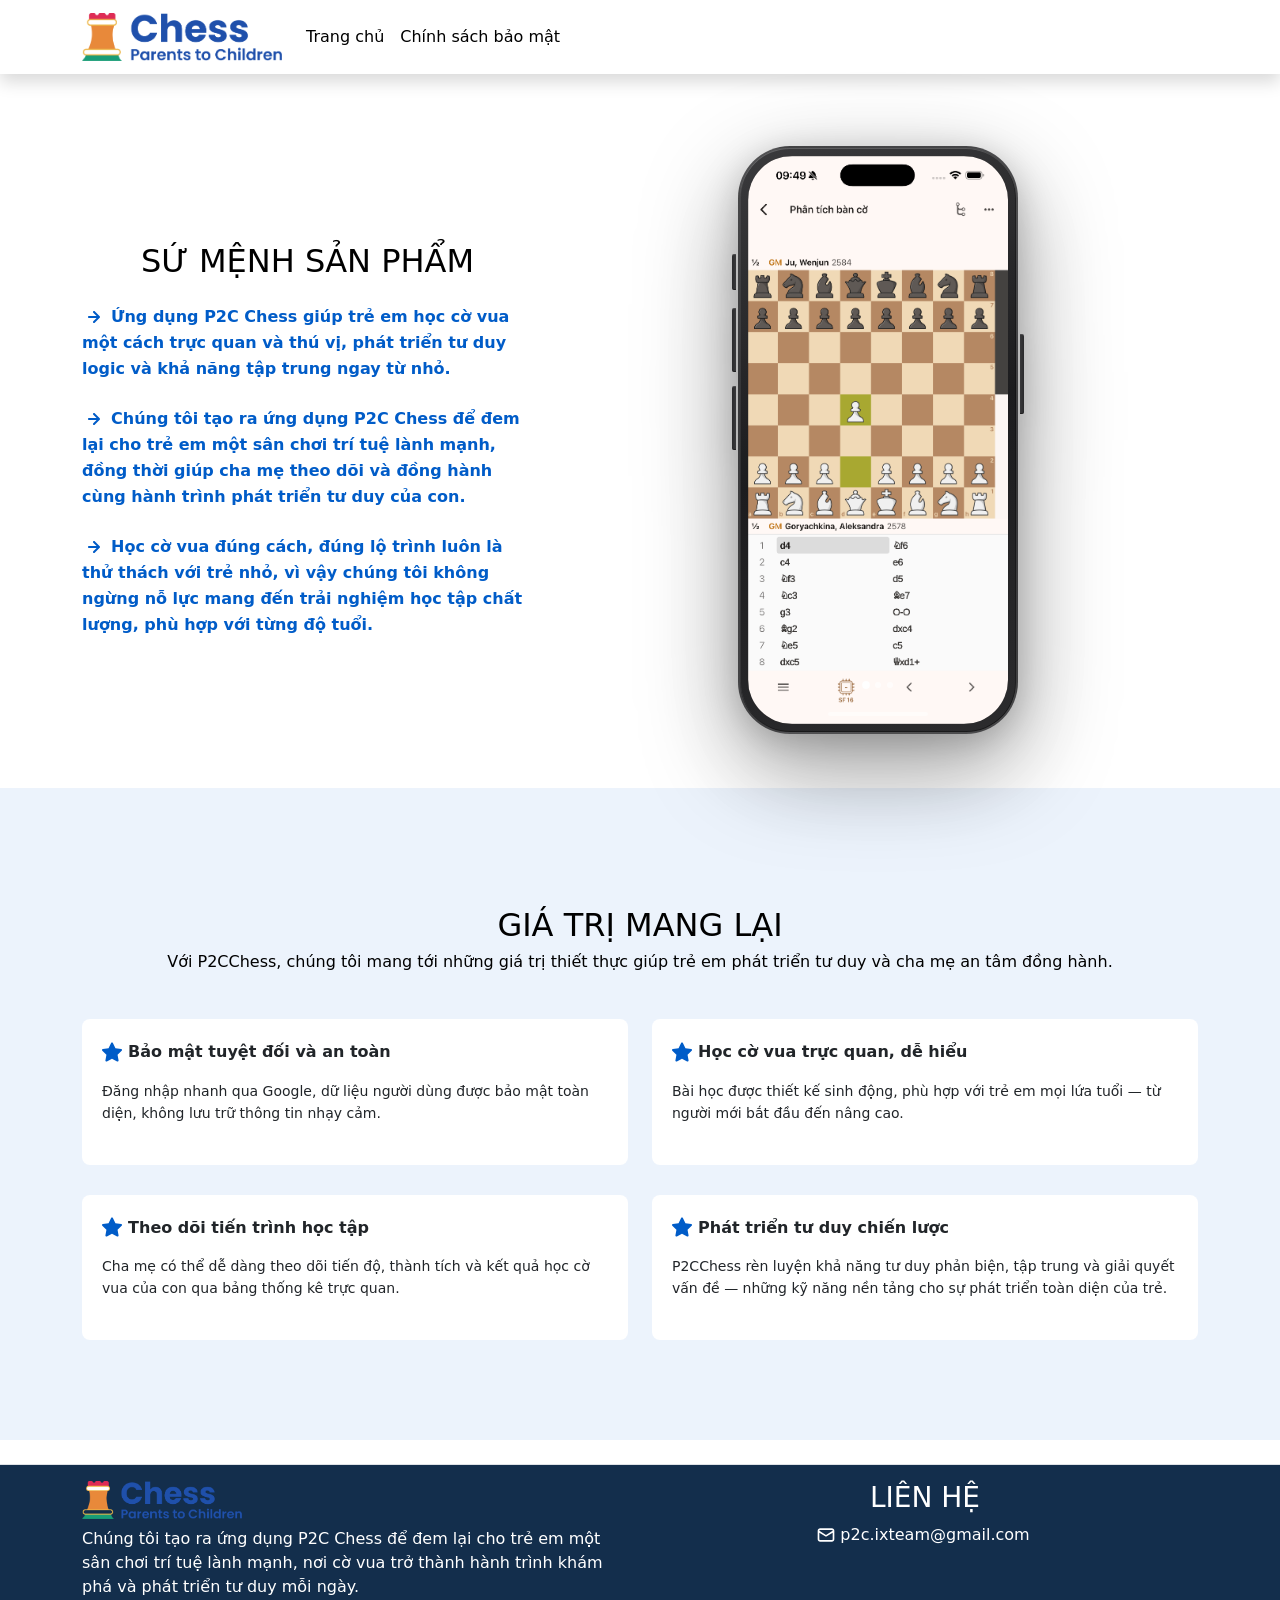
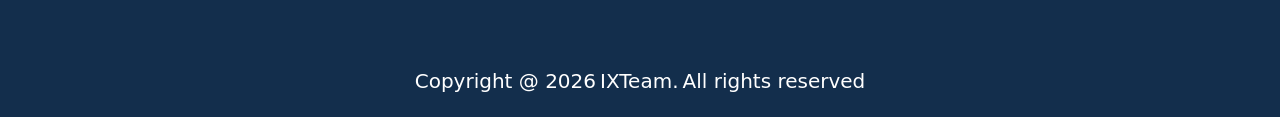
==== commit 786c8b2e: "fix: adjust iPhone mockup aspect ratio to exactly fit screenshots and remove dynamic island overlay" ====
--- a/index.html
+++ b/index.html
@@ -110,13 +110,13 @@
                 </div>
                 <div class="carousel-inner h-100">
                   <div class="carousel-item h-100 active" data-bs-interval="3000">
-                    <img src="./images/Image1.png" class="d-block w-100 h-100" style="object-fit: contain;" alt="App Screen 1">
+                    <img src="./images/Image1.png" class="d-block w-100 h-100" style="object-fit: cover;" alt="App Screen 1">
                   </div>
                   <div class="carousel-item h-100" data-bs-interval="3000">
-                    <img src="./images/Image2.png" class="d-block w-100 h-100" style="object-fit: contain;" alt="App Screen 2">
+                    <img src="./images/Image2.png" class="d-block w-100 h-100" style="object-fit: cover;" alt="App Screen 2">
                   </div>
                   <div class="carousel-item h-100" data-bs-interval="3000">
-                    <img src="./images/Image3.png" class="d-block w-100 h-100" style="object-fit: contain;" alt="App Screen 3">
+                    <img src="./images/Image3.png" class="d-block w-100 h-100" style="object-fit: cover;" alt="App Screen 3">
                   </div>
                 </div>
               </div>
--- a/index.css
+++ b/index.css
@@ -90,22 +90,19 @@
 
 .iphone-wrapper {
     position: relative;
-    width: 270px;
-    /* Natural phone drop shadow */
+    width: 280px;
     filter: drop-shadow(0 32px 48px rgba(0, 0, 0, 0.35)) drop-shadow(0 8px 16px rgba(0,0,0,0.2));
 }
 
 /* ---- Main body ---- */
 .iphone-body {
     position: relative;
-    width: 270px;
-    /* iPhone 16 Pro Max ratio ~19.5:9 */
-    height: 585px;
+    width: 280px;
+    height: 588px; /* Correct 19.5:9 aspect ratio taking 8px inset into account */
     background: linear-gradient(160deg, #3a3a3c 0%, #1c1c1e 50%, #2c2c2e 100%);
     border-radius: 52px;
     border: 2px solid rgba(255,255,255,0.12);
     overflow: hidden;
-    /* Titanium-like inner highlight */
     box-shadow:
         inset 0 1px 0 rgba(255,255,255,0.18),
         inset 0 -1px 0 rgba(0,0,0,0.4),
@@ -122,34 +119,7 @@
     overflow: hidden;
 }
 
-/* ---- Dynamic Island ---- */
-.dynamic-island {
-    display: none; /* Tạm ẩn Dynamic Island */
-    position: absolute;
-    top: 12px;
-    left: 50%;
-    transform: translateX(-50%);
-    width: 110px;
-    height: 32px;
-    background: #000;
-    border-radius: 20px;
-    z-index: 20;
-    display: flex;
-    align-items: center;
-    justify-content: flex-end;
-    padding-right: 10px;
-    box-shadow: 0 0 0 1px rgba(255,255,255,0.05);
-}
-
-/* Front camera dot inside Dynamic Island */
-.di-camera {
-    width: 10px;
-    height: 10px;
-    background: radial-gradient(circle at 35% 35%, #1a3a4a, #0a1a24);
-    border-radius: 50%;
-    border: 1px solid rgba(255,255,255,0.08);
-    box-shadow: inset 0 0 3px rgba(0,150,255,0.15), 0 0 0 1px rgba(0,0,0,0.5);
-}
+
 
 /* ---- Carousel inside screen: fill full height ---- */
 .iphone-screen .carousel,
@@ -162,7 +132,7 @@
 .iphone-screen .carousel-item img {
     width: 100%;
     height: 100%;
-    object-fit: contain;
+    object-fit: cover;
     display: block;
 }
 
